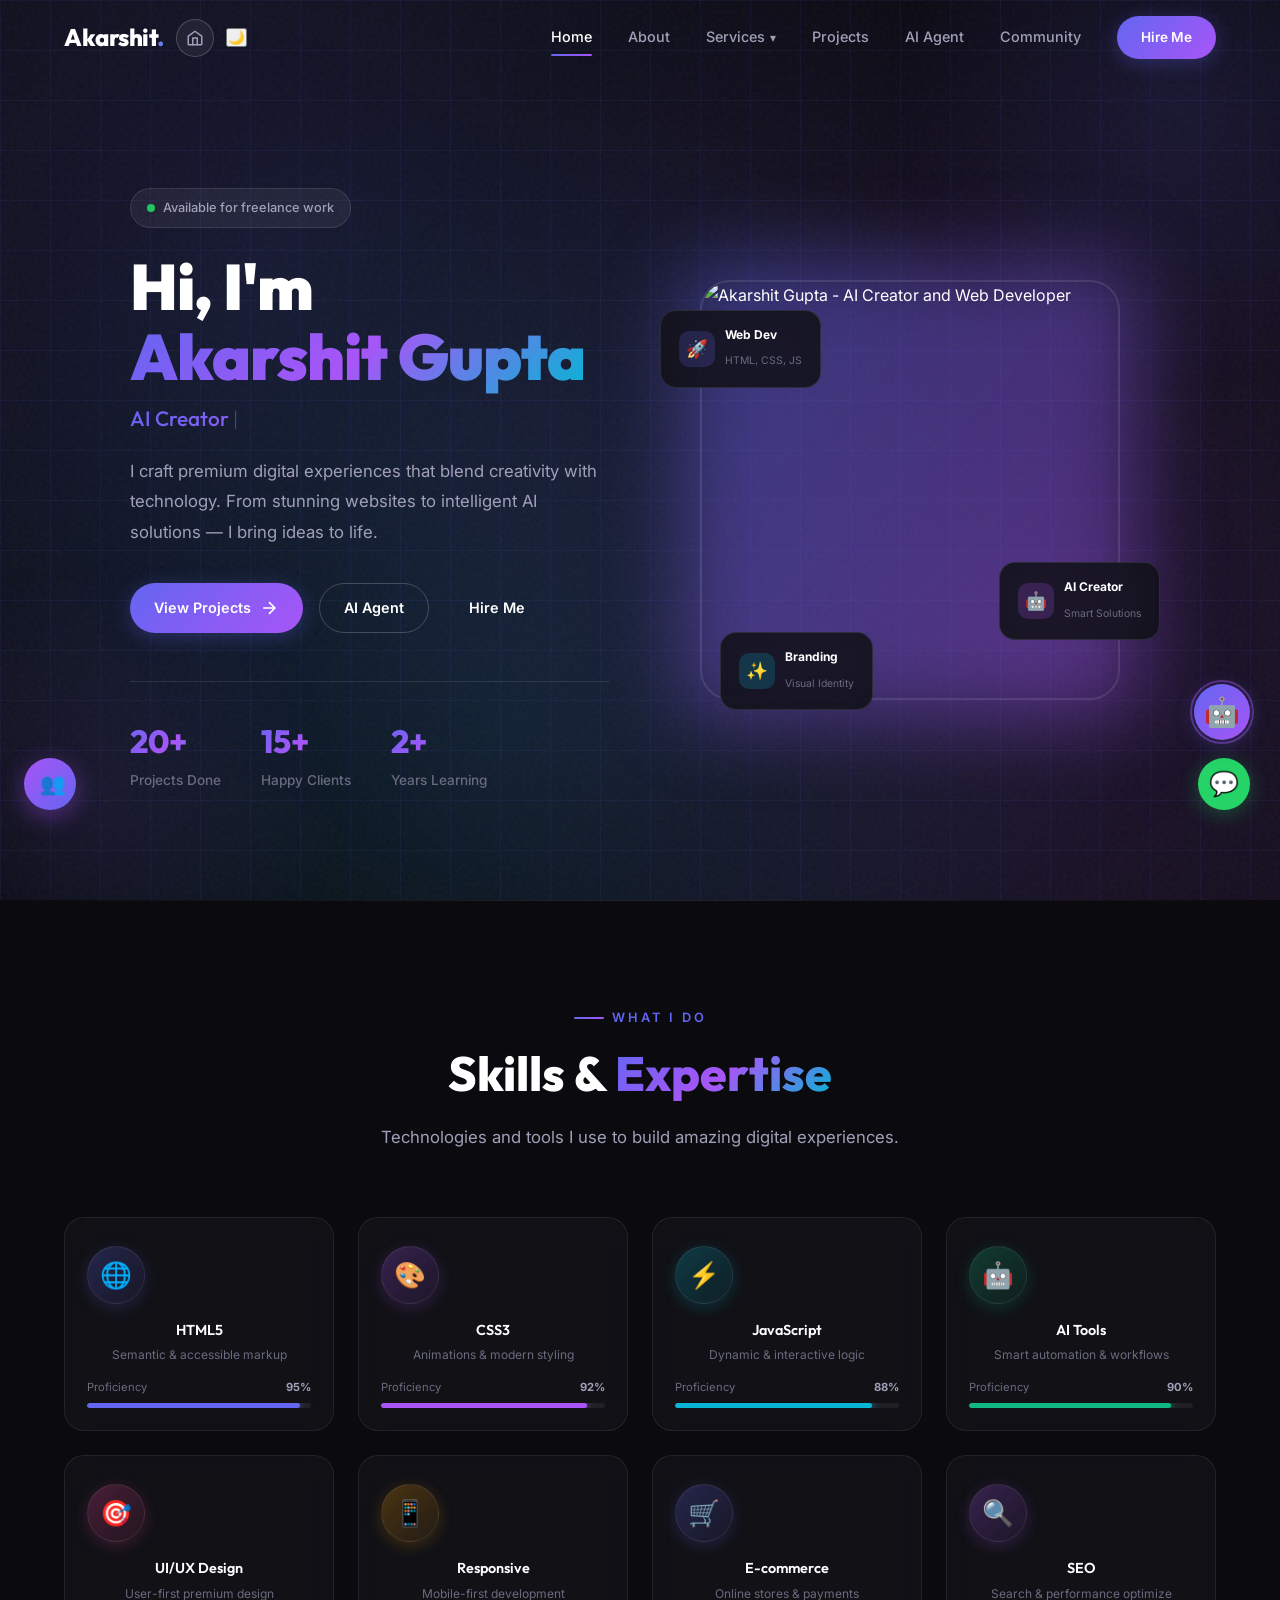
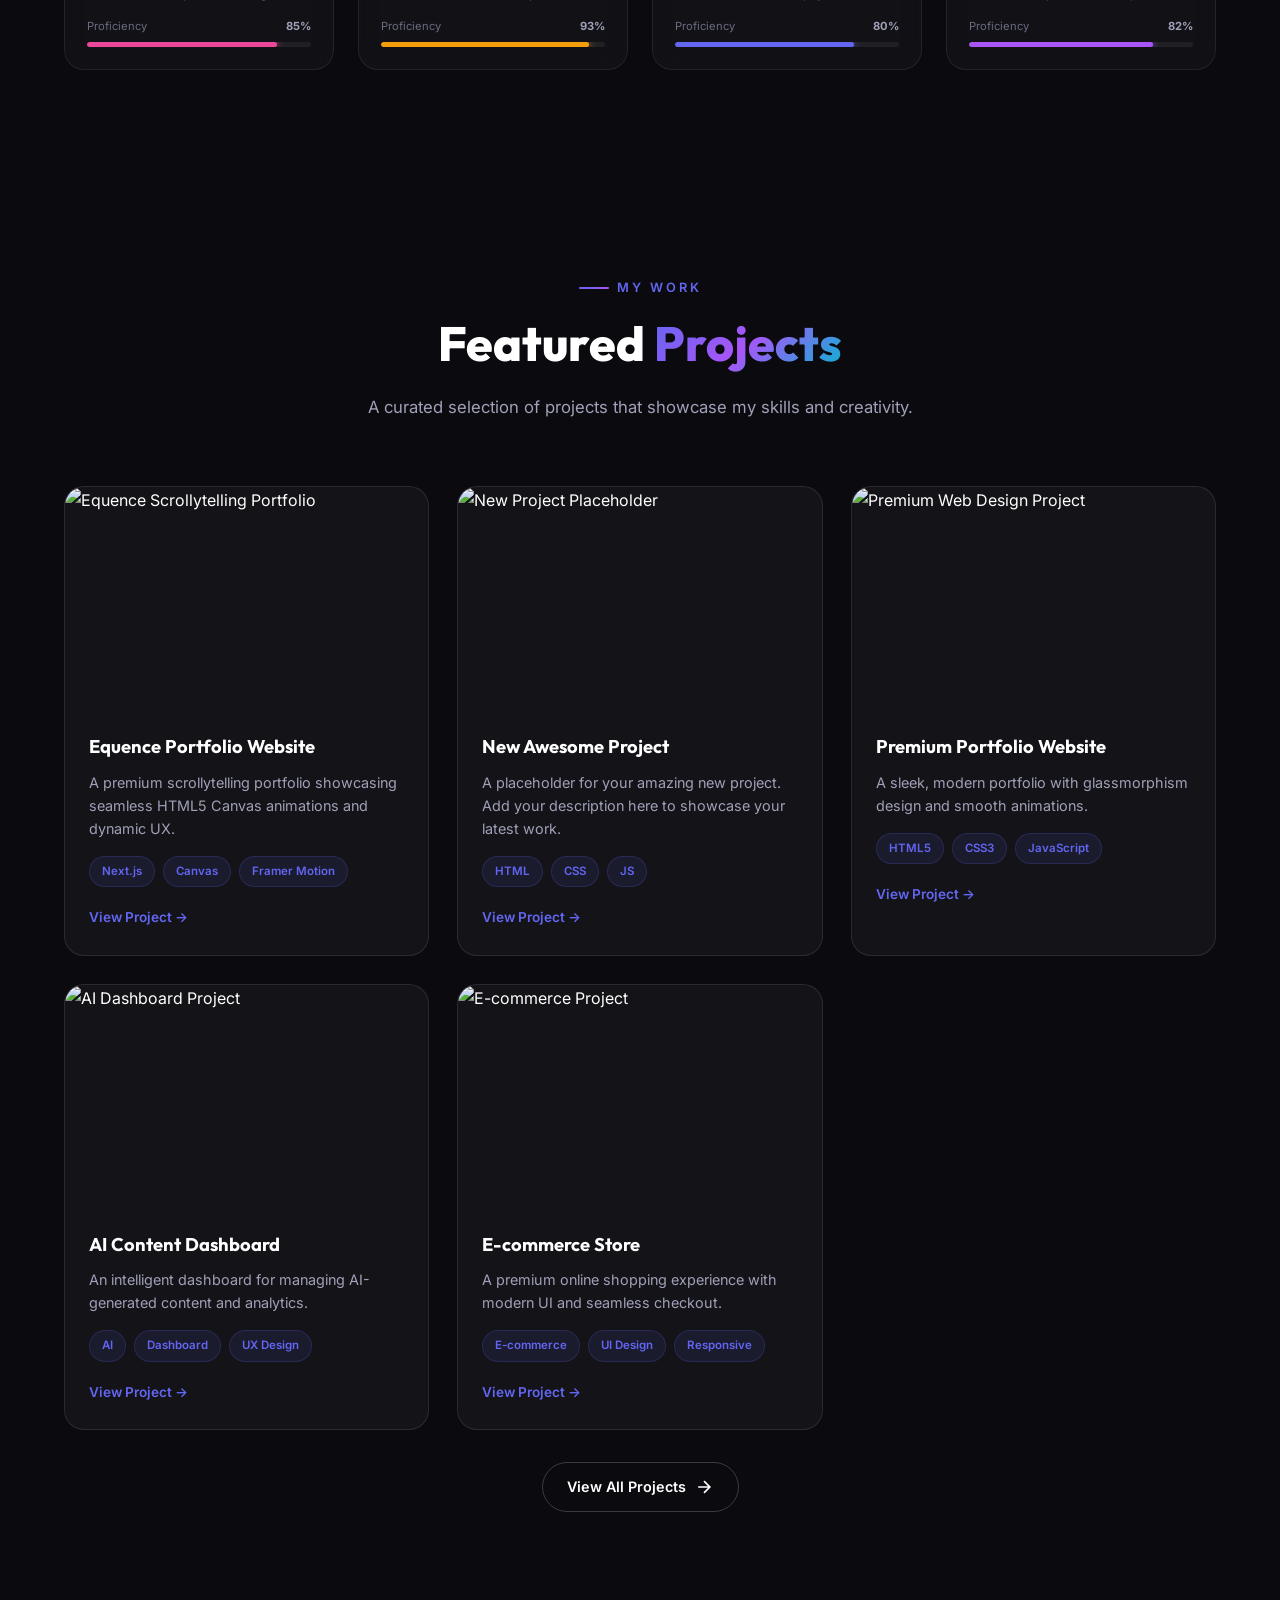
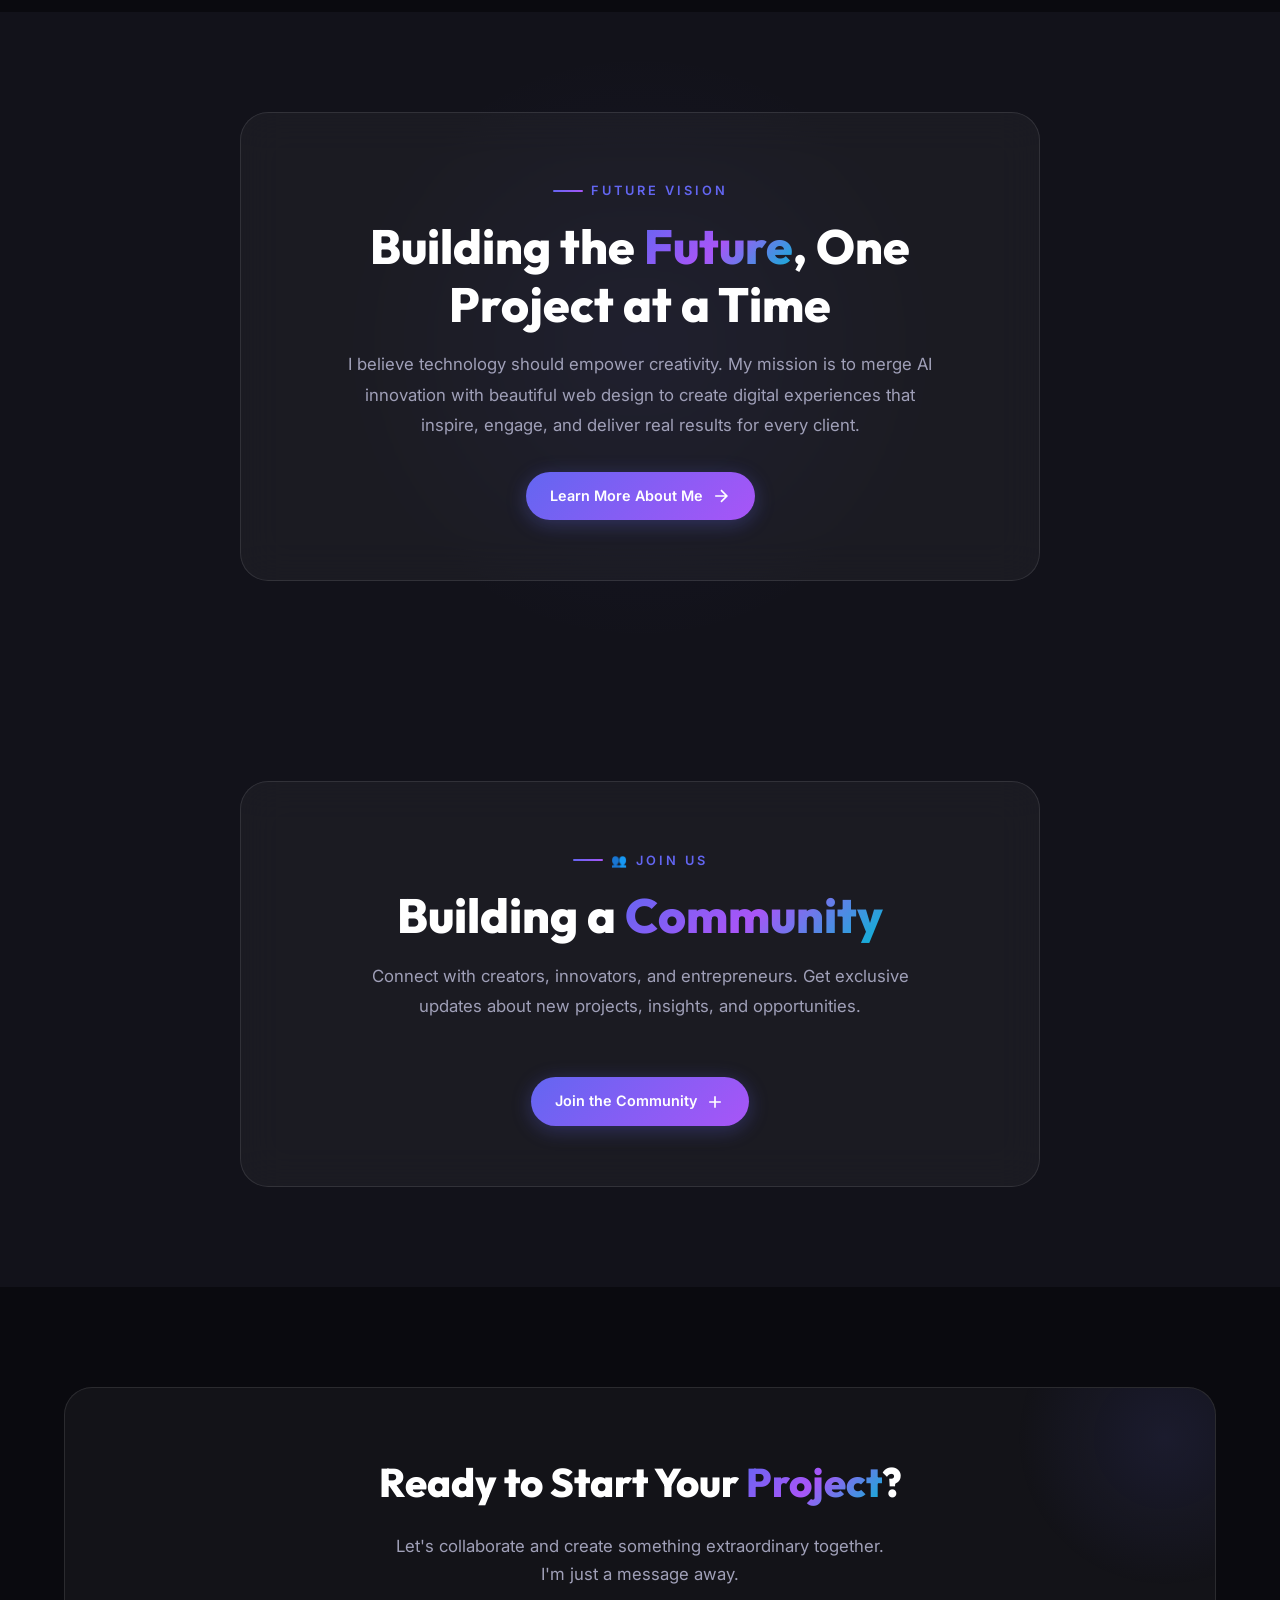
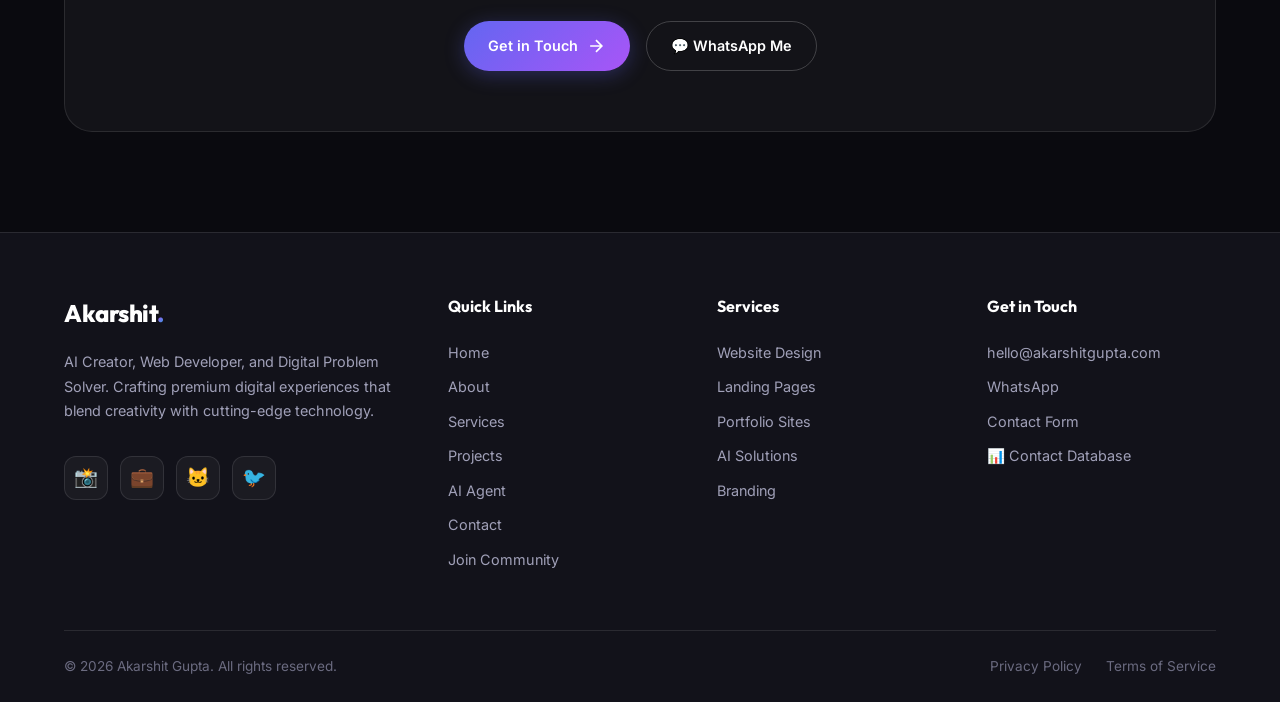
==== index.html @ 26b85690 "Add files via upload" ====
<!DOCTYPE html>
<html lang="en">

<head>
  <meta charset="UTF-8">
  <meta name="viewport" content="width=device-width, initial-scale=1.0">
  <title>Akarshit Gupta — AI Creator | Web Developer | Digital Problem Solver</title>
  <meta name="description"
    content="Akarshit Gupta is an AI Creator, Web Developer, and Digital Problem Solver crafting premium digital experiences. Hire me for web design, AI solutions, and branding.">
  <meta name="keywords" content="Akarshit Gupta, web developer, AI creator, portfolio, digital solutions, freelancer">
  <meta name="author" content="Akarshit Gupta">
  <meta property="og:title" content="Akarshit Gupta — AI Creator | Web Developer">
  <meta property="og:description"
    content="Premium digital experiences crafted with precision. Web development, AI solutions, and creative branding.">
  <meta property="og:type" content="website">
  <meta name="theme-color" content="#6366f1">
  <link rel="stylesheet" href="style.css">
  <link rel="icon" type="image/svg+xml"
    href="data:image/svg+xml,%3Csvg xmlns='http://www.w3.org/2000/svg' viewBox='0 0 32 32'%3E%3Ctext y='28' font-size='28'%3E⚡%3C/text%3E%3C/svg%3E">
  <link rel="preconnect" href="https://fonts.googleapis.com">
  <link rel="preconnect" href="https://fonts.gstatic.com" crossorigin>
</head>

<body>

  <!-- Preloader -->
  <div class="preloader" id="preloader">
    <div class="preloader-spinner"></div>
    <div class="preloader-text">Akarshit Gupta</div>
  </div>

  <!-- Background Effects -->
  <div class="bg-grid"></div>
  <div class="noise-overlay"></div>
  <div class="cursor-glow"></div>

  <!-- Navigation -->
  <nav class="navbar" id="navbar">
    <div class="container">
      <div class="nav-left">
        <a href="index.html" class="nav-logo">Akarshit<span>.</span></a>
        <a href="index.html" class="nav-home-circle" id="nav-home-btn" aria-label="Home" title="Home">
          <svg viewBox="0 0 24 24" fill="none" stroke="currentColor" stroke-width="2" stroke-linecap="round"
            stroke-linejoin="round">
            <path d="M3 9.5L12 3l9 6.5V20a1 1 0 01-1 1H4a1 1 0 01-1-1V9.5z" />
            <path d="M9 21V12h6v9" />
          </svg>
        </a>
        <!-- Dark Mode Toggle -->
        <button class="theme-toggle" id="theme-toggle" aria-label="Toggle dark mode">
          <span class="theme-icon">🌙</span>
        </button>
      </div>
      <div class="nav-links" id="nav-links">
        <a href="index.html" class="active">Home</a>
        <a href="about.html">About</a>
        <div class="nav-dropdown">
          <a href="services.html" class="nav-dropdown-trigger">Services <span class="nav-dropdown-arrow">▾</span></a>
          <div class="nav-dropdown-menu">
            <a href="services.html" class="nav-dropdown-item">
              <span class="nav-dropdown-icon">🌐</span>
              <span class="nav-dropdown-text">
                <strong>Website Design</strong>
                <small>Custom responsive websites</small>
              </span>
            </a>
            <a href="services.html" class="nav-dropdown-item">
              <span class="nav-dropdown-icon">🚀</span>
              <span class="nav-dropdown-text">
                <strong>Landing Pages</strong>
                <small>High-converting pages</small>
              </span>
            </a>
            <a href="services.html" class="nav-dropdown-item">
              <span class="nav-dropdown-icon">💼</span>
              <span class="nav-dropdown-text">
                <strong>Portfolio Website</strong>
                <small>Stand out beautifully</small>
              </span>
            </a>
            <a href="services.html" class="nav-dropdown-item">
              <span class="nav-dropdown-icon">🤖</span>
              <span class="nav-dropdown-text">
                <strong>AI Content Support</strong>
                <small>Smart automation</small>
              </span>
            </a>
            <a href="services.html" class="nav-dropdown-item">
              <span class="nav-dropdown-icon">🎨</span>
              <span class="nav-dropdown-text">
                <strong>Branding Support</strong>
                <small>Logo & visual identity</small>
              </span>
            </a>
            <a href="services.html" class="nav-dropdown-item">
              <span class="nav-dropdown-icon">🛒</span>
              <span class="nav-dropdown-text">
                <strong>E-commerce Setup</strong>
                <small>Launch your online store</small>
              </span>
            </a>
          </div>
        </div>
        <a href="projects.html">Projects</a>
        <a href="ai-agent.html">AI Agent</a>
        <a href="join.html">Community</a>
        <a href="contact.html" class="nav-cta">Hire Me</a>
      </div>
      <button class="nav-toggle" id="nav-toggle" aria-label="Toggle navigation">
        <span></span>
        <span></span>
        <span></span>
      </button>
    </div>
  </nav>

  <!-- Hero Section -->
  <section class="hero" id="hero">
    <div class="container">
      <div class="hero-content">
        <div class="hero-badge">
          <div class="pulse"></div>
          Available for freelance work
        </div>
        <h1 class="hero-title">
          Hi, I'm<br>
          <span class="gradient-text">Akarshit Gupta</span>
        </h1>
        <p class="hero-subtitle">
          <span class="typing-effect"
            data-texts='["AI Creator","Web Developer","Digital Problem Solver","Brand Strategist"]'>AI Creator</span>
          <span style="animation: blink 1s step-end infinite; font-weight:100;">|</span>
        </p>
        <style>
          @keyframes blink {
            50% {
              opacity: 0;
            }
          }
        </style>
        <p class="hero-description">
          I craft premium digital experiences that blend creativity with technology. From stunning websites to
          intelligent AI solutions — I bring ideas to life.
        </p>
        <div class="hero-buttons">
          <a href="projects.html" class="btn btn-primary">
            <span>View Projects</span>
            <svg class="btn-icon" viewBox="0 0 24 24" fill="none" stroke="currentColor" stroke-width="2">
              <path d="M5 12h14M12 5l7 7-7 7" />
            </svg>
          </a>
          <a href="ai-agent.html" class="btn btn-outline">
            <span>AI Agent</span>
          </a>
          <a href="contact.html" class="btn btn-outline" style="border:none;">
            <span>Hire Me</span>
          </a>
        </div>
        <div class="hero-stats">
          <div class="hero-stat">
            <h3><span data-count="20" data-suffix="+">0</span></h3>
            <p>Projects Done</p>
          </div>
          <div class="hero-stat">
            <h3><span data-count="15" data-suffix="+">0</span></h3>
            <p>Happy Clients</p>
          </div>
          <div class="hero-stat">
            <h3><span data-count="2" data-suffix="+">0</span></h3>
            <p>Years Learning</p>
          </div>
        </div>
      </div>
      <div class="hero-image">
        <div class="hero-image-wrapper">
          <div class="hero-image-glow"></div>
          <img src="images/my photo.png" alt="Akarshit Gupta - AI Creator and Web Developer" loading="eager">
          <!-- Floating Cards -->
          <div class="hero-float-card">
            <div class="float-icon blue">🚀</div>
            <div class="float-text">
              <span>Web Dev</span>
              <small>HTML, CSS, JS</small>
            </div>
          </div>
          <div class="hero-float-card">
            <div class="float-icon purple">🤖</div>
            <div class="float-text">
              <span>AI Creator</span>
              <small>Smart Solutions</small>
            </div>
          </div>
          <div class="hero-float-card">
            <div class="float-icon cyan">✨</div>
            <div class="float-text">
              <span>Branding</span>
              <small>Visual Identity</small>
            </div>
          </div>
        </div>
      </div>
    </div>
  </section>

  <!-- Skills & Expertise -->
  <section class="section skills-preview" id="skills">
    <div class="container">
      <div class="section-header reveal">
        <span class="section-label">What I Do</span>
        <h2 class="section-title">Skills &amp; <span class="gradient-text">Expertise</span></h2>
        <p class="section-subtitle">Technologies and tools I use to build amazing digital experiences.</p>
      </div>
      <div class="skills-grid">

        <div class="skill-card reveal">
          <div class="skill-glow skill-glow--blue"></div>
          <div class="skill-icon-wrap skill-icon-wrap--blue">&#x1F310;</div>
          <div class="skill-body">
            <h4 class="skill-name">HTML5</h4>
            <p class="skill-desc">Semantic &amp; accessible markup</p>
          </div>
          <div class="skill-bar-wrap">
            <div class="skill-bar-label"><span>Proficiency</span><span class="skill-pct">95%</span></div>
            <div class="skill-bar-track"><div class="skill-bar-fill" style="--w:95%;--clr:#6366f1;"></div></div>
          </div>
        </div>

        <div class="skill-card reveal">
          <div class="skill-glow skill-glow--purple"></div>
          <div class="skill-icon-wrap skill-icon-wrap--purple">&#x1F3A8;</div>
          <div class="skill-body">
            <h4 class="skill-name">CSS3</h4>
            <p class="skill-desc">Animations &amp; modern styling</p>
          </div>
          <div class="skill-bar-wrap">
            <div class="skill-bar-label"><span>Proficiency</span><span class="skill-pct">92%</span></div>
            <div class="skill-bar-track"><div class="skill-bar-fill" style="--w:92%;--clr:#a855f7;"></div></div>
          </div>
        </div>

        <div class="skill-card reveal">
          <div class="skill-glow skill-glow--cyan"></div>
          <div class="skill-icon-wrap skill-icon-wrap--cyan">&#x26A1;</div>
          <div class="skill-body">
            <h4 class="skill-name">JavaScript</h4>
            <p class="skill-desc">Dynamic &amp; interactive logic</p>
          </div>
          <div class="skill-bar-wrap">
            <div class="skill-bar-label"><span>Proficiency</span><span class="skill-pct">88%</span></div>
            <div class="skill-bar-track"><div class="skill-bar-fill" style="--w:88%;--clr:#06b6d4;"></div></div>
          </div>
        </div>

        <div class="skill-card reveal">
          <div class="skill-glow skill-glow--green"></div>
          <div class="skill-icon-wrap skill-icon-wrap--green">&#x1F916;</div>
          <div class="skill-body">
            <h4 class="skill-name">AI Tools</h4>
            <p class="skill-desc">Smart automation &amp; workflows</p>
          </div>
          <div class="skill-bar-wrap">
            <div class="skill-bar-label"><span>Proficiency</span><span class="skill-pct">90%</span></div>
            <div class="skill-bar-track"><div class="skill-bar-fill" style="--w:90%;--clr:#10b981;"></div></div>
          </div>
        </div>

        <div class="skill-card reveal">
          <div class="skill-glow skill-glow--pink"></div>
          <div class="skill-icon-wrap skill-icon-wrap--pink">&#x1F3AF;</div>
          <div class="skill-body">
            <h4 class="skill-name">UI/UX Design</h4>
            <p class="skill-desc">User-first premium design</p>
          </div>
          <div class="skill-bar-wrap">
            <div class="skill-bar-label"><span>Proficiency</span><span class="skill-pct">85%</span></div>
            <div class="skill-bar-track"><div class="skill-bar-fill" style="--w:85%;--clr:#ec4899;"></div></div>
          </div>
        </div>

        <div class="skill-card reveal">
          <div class="skill-glow skill-glow--orange"></div>
          <div class="skill-icon-wrap skill-icon-wrap--orange">&#x1F4F1;</div>
          <div class="skill-body">
            <h4 class="skill-name">Responsive</h4>
            <p class="skill-desc">Mobile-first development</p>
          </div>
          <div class="skill-bar-wrap">
            <div class="skill-bar-label"><span>Proficiency</span><span class="skill-pct">93%</span></div>
            <div class="skill-bar-track"><div class="skill-bar-fill" style="--w:93%;--clr:#f59e0b;"></div></div>
          </div>
        </div>

        <div class="skill-card reveal">
          <div class="skill-glow skill-glow--blue"></div>
          <div class="skill-icon-wrap skill-icon-wrap--blue">&#x1F6D2;</div>
          <div class="skill-body">
            <h4 class="skill-name">E-commerce</h4>
            <p class="skill-desc">Online stores &amp; payments</p>
          </div>
          <div class="skill-bar-wrap">
            <div class="skill-bar-label"><span>Proficiency</span><span class="skill-pct">80%</span></div>
            <div class="skill-bar-track"><div class="skill-bar-fill" style="--w:80%;--clr:#6366f1;"></div></div>
          </div>
        </div>

        <div class="skill-card reveal">
          <div class="skill-glow skill-glow--purple"></div>
          <div class="skill-icon-wrap skill-icon-wrap--purple">&#x1F50D;</div>
          <div class="skill-body">
            <h4 class="skill-name">SEO</h4>
            <p class="skill-desc">Search &amp; performance optimize</p>
          </div>
          <div class="skill-bar-wrap">
            <div class="skill-bar-label"><span>Proficiency</span><span class="skill-pct">82%</span></div>
            <div class="skill-bar-track"><div class="skill-bar-fill" style="--w:82%;--clr:#a855f7;"></div></div>
          </div>
        </div>

      </div>
    </div>
  </section>

  <!-- Featured Projects -->
  <section class="section featured-projects" id="featured-projects">
    <div class="container">
      <div class="section-header reveal">
        <span class="section-label">My Work</span>
        <h2 class="section-title">Featured <span class="gradient-text">Projects</span></h2>
        <p class="section-subtitle">A curated selection of projects that showcase my skills and creativity.</p>
      </div>
      <div class="projects-grid">
        <div class="project-card reveal">
          <div class="project-card-image">
            <img src="images/equence-thumbnail.png" alt="Equence Scrollytelling Portfolio">
            <div class="project-card-overlay">
              <a href="http://localhost:3000" target="_blank" class="btn btn-primary" style="padding:10px 20px; font-size:0.8rem;">Live Preview</a>
            </div>
          </div>
          <div class="project-card-body">
            <h3>Equence Portfolio Website</h3>
            <p>A premium scrollytelling portfolio showcasing seamless HTML5 Canvas animations and dynamic UX.</p>
            <div class="project-tags">
              <span class="project-tag">Next.js</span>
              <span class="project-tag">Canvas</span>
              <span class="project-tag">Framer Motion</span>
            </div>
            <a href="projects.html" class="project-link">View Project →</a>
          </div>
        </div>
        <div class="project-card reveal">
          <div class="project-card-image">
            <img src="images/project-ai.png" alt="New Project Placeholder">
            <div class="project-card-overlay">
              <a href="#" class="btn btn-primary" style="padding:10px 20px; font-size:0.8rem;">Live Preview</a>
            </div>
          </div>
          <div class="project-card-body">
            <h3>New Awesome Project</h3>
            <p>A placeholder for your amazing new project. Add your description here to showcase your latest work.</p>
            <div class="project-tags">
              <span class="project-tag">HTML</span>
              <span class="project-tag">CSS</span>
              <span class="project-tag">JS</span>
            </div>
            <a href="projects.html" class="project-link">View Project →</a>
          </div>
        </div>
        <div class="project-card reveal">
          <div class="project-card-image">
            <img src="images/project-web.png" alt="Premium Web Design Project">
            <div class="project-card-overlay">
              <a href="projects.html" class="btn btn-primary" style="padding:10px 20px; font-size:0.8rem;">View
                Details</a>
            </div>
          </div>
          <div class="project-card-body">
            <h3>Premium Portfolio Website</h3>
            <p>A sleek, modern portfolio with glassmorphism design and smooth animations.</p>
            <div class="project-tags">
              <span class="project-tag">HTML5</span>
              <span class="project-tag">CSS3</span>
              <span class="project-tag">JavaScript</span>
            </div>
            <a href="projects.html" class="project-link">View Project →</a>
          </div>
        </div>
        <div class="project-card reveal">
          <div class="project-card-image">
            <img src="images/project-landing.png" alt="AI Dashboard Project">
            <div class="project-card-overlay">
              <a href="projects.html" class="btn btn-primary" style="padding:10px 20px; font-size:0.8rem;">View
                Details</a>
            </div>
          </div>
          <div class="project-card-body">
            <h3>AI Content Dashboard</h3>
            <p>An intelligent dashboard for managing AI-generated content and analytics.</p>
            <div class="project-tags">
              <span class="project-tag">AI</span>
              <span class="project-tag">Dashboard</span>
              <span class="project-tag">UX Design</span>
            </div>
            <a href="projects.html" class="project-link">View Project →</a>
          </div>
        </div>
        <div class="project-card reveal">
          <div class="project-card-image">
            <img src="images/project-ecommerce.png" alt="E-commerce Project">
            <div class="project-card-overlay">
              <a href="projects.html" class="btn btn-primary" style="padding:10px 20px; font-size:0.8rem;">View
                Details</a>
            </div>
          </div>
          <div class="project-card-body">
            <h3>E-commerce Store</h3>
            <p>A premium online shopping experience with modern UI and seamless checkout.</p>
            <div class="project-tags">
              <span class="project-tag">E-commerce</span>
              <span class="project-tag">UI Design</span>
              <span class="project-tag">Responsive</span>
            </div>
            <a href="projects.html" class="project-link">View Project →</a>
          </div>
        </div>
      </div>
      <div class="text-center mt-32 reveal">
        <a href="projects.html" class="btn btn-outline">
          <span>View All Projects</span>
          <svg class="btn-icon" viewBox="0 0 24 24" fill="none" stroke="currentColor" stroke-width="2">
            <path d="M5 12h14M12 5l7 7-7 7" />
          </svg>
        </a>
      </div>
    </div>
  </section>

  <!-- Vision Section -->
  <section class="section vision-section" id="vision">
    <div class="container">
      <div class="vision-card reveal">
        <span class="section-label" style="justify-content:center;">Future Vision</span>
        <h2 class="section-title">Building the <span class="gradient-text">Future</span>, One Project at a Time</h2>
        <p>I believe technology should empower creativity. My mission is to merge AI innovation with beautiful web
          design to create digital experiences that inspire, engage, and deliver real results for every client.</p>
        <a href="about.html" class="btn btn-primary">
          <span>Learn More About Me</span>
          <svg class="btn-icon" viewBox="0 0 24 24" fill="none" stroke="currentColor" stroke-width="2">
            <path d="M5 12h14M12 5l7 7-7 7" />
          </svg>
        </a>
      </div>
    </div>
  </section>

  <!-- Community Section -->
  <section class="section" style="background: var(--bg-secondary);">
    <div class="container">
      <div class="vision-card reveal">
        <span class="section-label" style="justify-content:center;">👥 Join Us</span>
        <h2 class="section-title">Building a <span class="gradient-text">Community</span></h2>
        <p>Connect with creators, innovators, and entrepreneurs. Get exclusive updates about new projects, insights, and
          opportunities.</p>
        <a href="join.html" class="btn btn-primary" style="margin-top: 24px;">
          <span>Join the Community</span>
          <svg class="btn-icon" viewBox="0 0 24 24" fill="none" stroke="currentColor" stroke-width="2">
            <path d="M12 5v14M5 12h14" />
          </svg>
        </a>
      </div>
    </div>
  </section>

  <!-- Contact CTA -->
  <section class="section contact-cta" id="contact-cta">
    <div class="container">
      <div class="contact-cta-card reveal">
        <h2>Ready to Start Your <span class="gradient-text">Project</span>?</h2>
        <p>Let's collaborate and create something extraordinary together. I'm just a message away.</p>
        <div class="contact-cta-buttons">
          <a href="contact.html" class="btn btn-primary">
            <span>Get in Touch</span>
            <svg class="btn-icon" viewBox="0 0 24 24" fill="none" stroke="currentColor" stroke-width="2">
              <path d="M5 12h14M12 5l7 7-7 7" />
            </svg>
          </a>
          <a href="https://wa.me/qr/EAIRDGVI3PO5N1" target="_blank" rel="noopener" class="btn btn-outline">
            <span>💬 WhatsApp Me</span>
          </a>
        </div>
      </div>
    </div>
  </section>

  <!-- Footer -->
  <footer class="footer" id="footer">
    <div class="container">
      <div class="footer-grid">
        <div class="footer-about">
          <a href="index.html" class="nav-logo">Akarshit<span>.</span></a>
          <p>AI Creator, Web Developer, and Digital Problem Solver. Crafting premium digital experiences that blend
            creativity with cutting-edge technology.</p>
          <div class="social-links">
            <a href="https://instagram.com" target="_blank" rel="noopener" class="social-link"
              aria-label="Instagram">📸</a>
            <a href="https://linkedin.com" target="_blank" rel="noopener" class="social-link"
              aria-label="LinkedIn">💼</a>
            <a href="https://github.com" target="_blank" rel="noopener" class="social-link" aria-label="GitHub">🐱</a>
            <a href="https://twitter.com" target="_blank" rel="noopener" class="social-link" aria-label="Twitter">🐦</a>
          </div>
        </div>
        <div>
          <h4>Quick Links</h4>
          <div class="footer-links">
            <a href="index.html">Home</a>
            <a href="about.html">About</a>
            <a href="services.html">Services</a>
            <a href="projects.html">Projects</a>
            <a href="ai-agent.html">AI Agent</a>
            <a href="contact.html">Contact</a>
            <a href="join.html">Join Community</a>
          </div>
        </div>
        <div>
          <h4>Services</h4>
          <div class="footer-links">
            <a href="services.html">Website Design</a>
            <a href="services.html">Landing Pages</a>
            <a href="services.html">Portfolio Sites</a>
            <a href="services.html">AI Solutions</a>
            <a href="services.html">Branding</a>
          </div>
        </div>
        <div>
          <h4>Get in Touch</h4>
          <div class="footer-links">
            <a href="mailto:hello@akarshitgupta.com">hello@akarshitgupta.com</a>
            <a href="https://wa.me/qr/EAIRDGVI3PO5N1">WhatsApp</a>
            <a href="contact.html">Contact Form</a>
            <a href="database.php">📊 Contact Database</a>
          </div>
        </div>
      </div>
      <div class="footer-bottom">
        <p>© 2026 Akarshit Gupta. All rights reserved.</p>
        <div class="footer-bottom-links">
          <a href="#">Privacy Policy</a>
          <a href="#">Terms of Service</a>
        </div>
      </div>
    </div>
  </footer>

  <!-- WhatsApp Float -->
  <a href="https://wa.me/qr/EAIRDGVI3PO5N1" target="_blank" rel="noopener" class="whatsapp-float"
    aria-label="Chat on WhatsApp">💬</a>

  <!-- Community Float Button -->
  <a href="join.html" class="community-float" id="community-float-btn" aria-label="Join Community"
    title="Join the Community">
    <span class="community-float-icon">👥</span>
    <span class="community-float-label">Community</span>
  </a>

  <!-- Back to Top -->
  <button class="back-to-top" id="back-to-top" aria-label="Back to top">↑</button>
  <!-- AI Chatbot Widget -->
  <div class="chatbot-widget" id="chatbot-widget">
    <button class="chatbot-toggle" id="chatbot-toggle" aria-label="Toggle AI Chat">
      <span class="chatbot-icon">🤖</span>
    </button>
    <div class="chatbot-window" id="chatbot-window">
      <div class="chatbot-header">
        <div class="chatbot-header-info">
          <span class="chatbot-pulse"></span>
          <h4>Akarshit's AI Assistant</h4>
        </div>
        <button class="chatbot-close" id="chatbot-close">&times;</button>
      </div>
      <div class="chatbot-messages" id="chatbot-messages">
        <div class="chat-message bot-message">
          <p>Hi there! 👋 I'm Akarshit's AI assistant. How can I help you today?</p>
        </div>
      </div>
      <div class="chatbot-input-area">
        <input type="text" id="chatbot-input" placeholder="Type a message...">
        <button id="chatbot-send" aria-label="Send message">
          <svg viewBox="0 0 24 24" fill="none" stroke="currentColor" stroke-width="2">
            <path d="M22 2L11 13M22 2l-7 20-4-9-9-4 20-7z" />
          </svg>
        </button>
      </div>
    </div>
  </div>

  <script src="main.js"></script>
  <script src="3d-effects.js"></script>
  <script>
    /* ── Skill bar progress animation on scroll ── */
    (function() {
      const cards = document.querySelectorAll('.skill-card');
      if (!cards.length) return;
      const obs = new IntersectionObserver(function(entries) {
        entries.forEach(function(entry) {
          if (entry.isIntersecting) {
            entry.target.classList.add('is-visible');
            obs.unobserve(entry.target);
          }
        });
      }, { threshold: 0.2 });
      cards.forEach(function(c) { obs.observe(c); });
    })();
  </script>
</body>
</html>
---- style.css ----
/* ========================================
   YUVRAJ GUPTA — Premium Portfolio
   Design System & Global Styles
   ======================================== */

/* ---------- Google Font ---------- */
@import url('https://fonts.googleapis.com/css2?family=Inter:wght@300;400;500;600;700;800;900&family=Outfit:wght@300;400;500;600;700;800;900&display=swap');

/* ---------- CSS Reset ---------- */
* {
  margin: 0;
  padding: 0;
  box-sizing: border-box;
}

/* ---------- Smooth Scrolling ---------- */
html {
  scroll-behavior: smooth;
}

body {
  scroll-behavior: smooth;
}

/* ---------- CSS Variables ---------- */
:root {
  /* Colors */
  --bg-primary: #0a0a0f;
  --bg-secondary: #12121a;
  --bg-card: rgba(255, 255, 255, 0.04);
  --bg-card-hover: rgba(255, 255, 255, 0.08);
  --bg-glass: rgba(255, 255, 255, 0.06);
  --border-glass: rgba(255, 255, 255, 0.1);
  --border-glass-hover: rgba(255, 255, 255, 0.2);

  --text-primary: #ffffff;
  --text-secondary: #a0a0b8;
  --text-muted: #6b6b80;

  --accent-blue: #6366f1;
  --accent-purple: #a855f7;
  --accent-cyan: #06b6d4;
  --gradient-main: linear-gradient(135deg, #6366f1, #a855f7, #06b6d4);
  --gradient-btn: linear-gradient(135deg, #6366f1, #a855f7);
  --gradient-btn-hover: linear-gradient(135deg, #818cf8, #c084fc);
  --gradient-glow: linear-gradient(135deg, rgba(99, 102, 241, 0.4), rgba(168, 85, 247, 0.4));

  /* Spacing */
  --section-padding: 100px 0;
  --container-max: 1200px;
  --card-radius: 20px;
  --btn-radius: 50px;

  /* Transitions */
  --transition-fast: 0.2s ease;
  --transition-smooth: 0.3s cubic-bezier(0.4, 0, 0.2, 1);
  --transition-slow: 0.5s cubic-bezier(0.4, 0, 0.2, 1);
  --transition-bounce: 0.6s cubic-bezier(0.68, -0.55, 0.265, 1.55);

  /* Shadows */
  --shadow-card: 0 8px 32px rgba(0, 0, 0, 0.3);
  --shadow-glow: 0 0 40px rgba(99, 102, 241, 0.15);
  --shadow-btn: 0 4px 20px rgba(99, 102, 241, 0.3);
}

/* ---------- Reset ---------- */
*,
*::before,
*::after {
  margin: 0;
  padding: 0;
  box-sizing: border-box;
}

html {
  scroll-behavior: smooth;
  scroll-padding-top: 80px;
}

body {
  font-family: 'Inter', -apple-system, BlinkMacSystemFont, sans-serif;
  background-color: var(--bg-primary);
  color: var(--text-primary);
  line-height: 1.7;
  overflow-x: hidden;
  -webkit-font-smoothing: antialiased;
  -moz-osx-font-smoothing: grayscale;
}

a {
  text-decoration: none;
  color: inherit;
  transition: var(--transition-fast);
  position: relative;
}

a::after {
  content: '';
  position: absolute;
  width: 0;
  height: 2px;
  bottom: 0;
  left: 0;
  background-color: var(--accent-blue);
  transition: width 0.3s ease;
}

a:hover::after {
  width: 100%;
}

ul {
  list-style: none;
}

img {
  max-width: 100%;
  display: block;
}

/* ---------- Preloader ---------- */
.preloader {
  position: fixed;
  inset: 0;
  z-index: 10000;
  background: var(--bg-primary);
  display: flex;
  align-items: center;
  justify-content: center;
  flex-direction: column;
  gap: 24px;
  transition: opacity 0.8s cubic-bezier(0.4, 0, 0.2, 1),
    visibility 0.8s cubic-bezier(0.4, 0, 0.2, 1),
    transform 0.8s cubic-bezier(0.4, 0, 0.2, 1);
  opacity: 1;
  visibility: visible;
}

.preloader.loaded {
  opacity: 0;
  visibility: hidden;
  pointer-events: none;
  transform: scale(0.95) translateY(20px);
}

.preloader-spinner {
  position: relative;
  width: 60px;
  height: 60px;
  margin-bottom: 16px;
}

.preloader-spinner::before {
  content: '';
  position: absolute;
  inset: 0;
  border-radius: 50%;
  border: 3px solid rgba(255, 255, 255, 0.05);
  animation: spin-blur 2.4s linear infinite;
}

.preloader-spinner::after {
  content: '';
  position: absolute;
  inset: 6px;
  border-radius: 50%;
  border: 3px solid transparent;
  border-top-color: var(--accent-blue);
  border-right-color: var(--accent-purple);
  animation: spin 0.8s linear infinite;
}

.preloader-spinner {
  position: relative;
  width: 60px;
  height: 60px;
  margin-bottom: 16px;
}

.preloader-spinner::before {
  content: '';
  position: absolute;
  inset: 0;
  border-radius: 50%;
  border: 3px solid rgba(255, 255, 255, 0.05);
  animation: spin-blur 2.4s linear infinite;
}

.preloader-spinner::after {
  content: '';
  position: absolute;
  inset: 6px;
  border-radius: 50%;
  border: 3px solid transparent;
  border-top-color: var(--accent-blue);
  border-right-color: var(--accent-purple);
  animation: spin 0.8s linear infinite;
}

.preloader-text {
  font-family: 'Outfit', sans-serif;
  font-weight: 700;
  font-size: 1.1rem;
  background: var(--gradient-main);
  -webkit-background-clip: text;
  -webkit-text-fill-color: transparent;
  background-clip: text;
  letter-spacing: 3px;
  text-transform: uppercase;
  animation: fade-in-text 0.8s ease-out 0.2s both;
}

@keyframes spin {
  from {
    transform: rotate(0deg);
  }

  to {
    transform: rotate(360deg);
  }
}

@keyframes spin-blur {
  from {
    transform: rotate(0deg);
    opacity: 0.3;
    filter: blur(1px);
  }

  to {
    transform: rotate(360deg);
    opacity: 0.1;
    filter: blur(1px);
  }
}

@keyframes fade-in-text {
  from {
    opacity: 0;
    transform: translateY(10px);
  }

  to {
    opacity: 1;
    transform: translateY(0);
  }
}

@keyframes fadeInUp {
  from {
    opacity: 0;
    transform: translateY(30px);
  }

  to {
    opacity: 1;
    transform: translateY(0);
  }
}

@keyframes charPopIn {
  0% {
    opacity: 0;
    transform: scale(0.5) rotateY(90deg);
    filter: blur(10px);
  }

  60% {
    opacity: 1;
    transform: scale(1.1) rotateY(0deg);
    filter: blur(0px);
  }

  100% {
    opacity: 1;
    transform: scale(1) rotateY(0deg);
    filter: blur(0px);
  }
}

@keyframes charPopInSimple {
  0% {
    opacity: 0;
    transform: scale(0.3) translateY(20px);
  }

  100% {
    opacity: 1;
    transform: scale(1) translateY(0);
  }
}

@keyframes charGlow {

  0%,
  100% {
    text-shadow: 0 0 10px rgba(99, 102, 241, 0.3),
      0 0 20px rgba(168, 85, 247, 0.2);
  }

  50% {
    text-shadow: 0 0 20px rgba(99, 102, 241, 0.8),
      0 0 40px rgba(168, 85, 247, 0.5),
      0 0 60px rgba(6, 182, 212, 0.3);
  }
}

@keyframes charShimmer {
  0% {
    filter: brightness(1);
  }

  50% {
    filter: brightness(1.3) drop-shadow(0 0 10px rgba(99, 102, 241, 0.6));
  }

  100% {
    filter: brightness(1);
  }
}

@keyframes nameHover {

  0%,
  100% {
    letter-spacing: -1px;
  }

  50% {
    letter-spacing: 2px;
  }
}

/* ---------- Startup Popup ---------- */
.startup-popup {
  position: fixed;
  inset: 0;
  z-index: 9999;
  display: flex;
  align-items: center;
  justify-content: center;
  opacity: 0;
  visibility: hidden;
  transition: opacity 0.4s cubic-bezier(0.34, 1.56, 0.64, 1),
    visibility 0.4s cubic-bezier(0.34, 1.56, 0.64, 1);
}

.startup-popup.show {
  opacity: 1;
  visibility: visible;
}

.popup-overlay {
  position: absolute;
  inset: 0;
  background: rgba(0, 0, 0, 0.6);
  backdrop-filter: blur(8px);
  -webkit-backdrop-filter: blur(8px);
  animation: overlayFadeIn 0.5s ease-out forwards;
}

.popup-content {
  position: relative;
  background: linear-gradient(135deg, rgba(18, 18, 26, 0.95) 0%, rgba(18, 18, 26, 0.9) 100%);
  border: 1px solid rgba(255, 255, 255, 0.1);
  border-radius: 24px;
  padding: 48px;
  max-width: 500px;
  width: 90%;
  box-shadow: 0 25px 50px rgba(0, 0, 0, 0.5);
  animation: popupSlideIn 0.6s cubic-bezier(0.34, 1.56, 0.64, 1) forwards;
  backdrop-filter: blur(20px);
  -webkit-backdrop-filter: blur(20px);
}

.popup-close {
  position: absolute;
  top: 20px;
  right: 20px;
  width: 32px;
  height: 32px;
  display: flex;
  align-items: center;
  justify-content: center;
  background: rgba(255, 255, 255, 0.1);
  border: 1px solid rgba(255, 255, 255, 0.2);
  border-radius: 50%;
  cursor: pointer;
  transition: var(--transition-fast);
  color: var(--text-primary);
}

.popup-close:hover {
  background: rgba(255, 255, 255, 0.2);
  border-color: rgba(255, 255, 255, 0.3);
  transform: rotate(90deg);
}

.popup-close svg {
  width: 18px;
  height: 18px;
  stroke-width: 2.5;
}

.popup-header {
  margin-bottom: 28px;
  animation: fadeInUp 0.6s cubic-bezier(0.4, 0, 0.2, 1) 0.1s both;
}

.popup-badge {
  display: inline-flex;
  align-items: center;
  gap: 8px;
  font-size: 0.8rem;
  font-weight: 600;
  text-transform: uppercase;
  letter-spacing: 2px;
  color: var(--accent-cyan);
  margin-bottom: 16px;
}

.popup-title {
  font-family: 'Outfit', sans-serif;
  font-size: 2rem;
  font-weight: 800;
  background: var(--gradient-main);
  -webkit-background-clip: text;
  -webkit-text-fill-color: transparent;
  background-clip: text;
  line-height: 1.3;
}

.popup-body {
  margin-bottom: 32px;
  animation: fadeInUp 0.6s cubic-bezier(0.4, 0, 0.2, 1) 0.15s both;
}

.popup-subtitle {
  font-size: 1rem;
  color: var(--text-secondary);
  line-height: 1.8;
  margin-bottom: 24px;
}

.popup-features {
  display: flex;
  flex-direction: column;
  gap: 16px;
}

.feature-item {
  display: flex;
  gap: 16px;
  padding: 16px;
  background: rgba(255, 255, 255, 0.04);
  border: 1px solid rgba(255, 255, 255, 0.08);
  border-radius: 16px;
  transition: var(--transition-smooth);
  animation: featureSlideIn 0.5s cubic-bezier(0.4, 0, 0.2, 1) both;
}

.feature-item:nth-child(1) {
  animation-delay: 0.2s;
}

.feature-item:nth-child(2) {
  animation-delay: 0.25s;
}

.feature-item:nth-child(3) {
  animation-delay: 0.3s;
}

.feature-item:hover {
  background: rgba(255, 255, 255, 0.08);
  border-color: rgba(99, 102, 241, 0.3);
  transform: translateX(8px);
}

.feature-icon {
  font-size: 2rem;
  min-width: 50px;
  display: flex;
  align-items: center;
  animation: iconBounce 0.6s cubic-bezier(0.34, 1.56, 0.64, 1) infinite;
}

.feature-item:nth-child(1) .feature-icon {
  animation-delay: 0s;
}

.feature-item:nth-child(2) .feature-icon {
  animation-delay: 0.1s;
}

.feature-item:nth-child(3) .feature-icon {
  animation-delay: 0.2s;
}

.feature-text h4 {
  font-family: 'Outfit', sans-serif;
  font-size: 1rem;
  font-weight: 600;
  margin-bottom: 4px;
}

.feature-text p {
  font-size: 0.85rem;
  color: var(--text-muted);
}

.popup-footer {
  display: flex;
  gap: 12px;
  animation: fadeInUp 0.6s cubic-bezier(0.4, 0, 0.2, 1) 0.2s both;
}

.popup-btn {
  flex: 1;
  padding: 12px 24px;
  border: none;
  border-radius: 50px;
  font-size: 0.95rem;
  font-weight: 600;
  cursor: pointer;
  transition: var(--transition-smooth);
  display: flex;
  align-items: center;
  justify-content: center;
  gap: 8px;
  font-family: 'Inter', sans-serif;
}

.popup-btn-primary {
  background: var(--gradient-btn);
  color: white;
  box-shadow: 0 8px 24px rgba(99, 102, 241, 0.3);
}

.popup-btn-primary:hover {
  transform: translateY(-2px);
  box-shadow: 0 12px 32px rgba(99, 102, 241, 0.4);
}

.popup-btn-primary:active {
  transform: translateY(0);
}

.popup-btn-secondary {
  background: rgba(255, 255, 255, 0.08);
  color: var(--text-secondary);
  border: 1px solid rgba(255, 255, 255, 0.1);
}

.popup-btn-secondary:hover {
  background: rgba(255, 255, 255, 0.12);
  border-color: rgba(255, 255, 255, 0.2);
  color: var(--text-primary);
}

.popup-btn-secondary:active {
  transform: scale(0.98);
}

.btn-icon {
  width: 18px;
  height: 18px;
}

@keyframes overlayFadeIn {
  from {
    opacity: 0;
  }

  to {
    opacity: 1;
  }
}

@keyframes popupSlideIn {
  from {
    opacity: 0;
    transform: scale(0.9) translateY(-30px);
  }

  to {
    opacity: 1;
    transform: scale(1) translateY(0);
  }
}

@keyframes featureSlideIn {
  from {
    opacity: 0;
    transform: translateX(-20px);
  }

  to {
    opacity: 1;
    transform: translateX(0);
  }
}

@keyframes iconBounce {

  0%,
  100% {
    transform: translateY(0);
  }

  50% {
    transform: translateY(-6px);
  }
}

/* ---------- Container ---------- */
.container {
  max-width: var(--container-max);
  margin: 0 auto;
  padding: 0 24px;
  position: relative;
  z-index: 2;
}

/* ---------- Section ---------- */
.section {
  padding: var(--section-padding);
  position: relative;
  z-index: 2;
}

.section-label {
  display: inline-flex;
  align-items: center;
  gap: 8px;
  font-size: 0.8rem;
  font-weight: 600;
  text-transform: uppercase;
  letter-spacing: 3px;
  color: var(--accent-blue);
  margin-bottom: 16px;
}

.section-label::before {
  content: '';
  width: 30px;
  height: 2px;
  background: var(--gradient-btn);
  border-radius: 2px;
}

.section-title {
  font-family: 'Outfit', sans-serif;
  font-size: clamp(2rem, 4vw, 3rem);
  font-weight: 800;
  line-height: 1.2;
  margin-bottom: 20px;
}

.section-title .gradient-text {
  background: var(--gradient-main);
  -webkit-background-clip: text;
  -webkit-text-fill-color: transparent;
  background-clip: text;
}

.section-subtitle {
  font-size: 1.05rem;
  color: var(--text-secondary);
  max-width: 600px;
  line-height: 1.8;
}

.section-header {
  text-align: center;
  margin-bottom: 64px;
}

.section-header .section-subtitle {
  margin: 0 auto;
}

/* ---------- Navigation ---------- */
.navbar {
  position: fixed;
  top: 0;
  left: 0;
  right: 0;
  z-index: 1000;
  padding: 16px 0;
  transition: var(--transition-smooth);
  background: transparent;
}

.navbar.scrolled {
  background: rgba(10, 10, 15, 0.85);
  backdrop-filter: blur(20px);
  -webkit-backdrop-filter: blur(20px);
  border-bottom: 1px solid var(--border-glass);
  padding: 10px 0;
}

.navbar .container {
  display: flex;
  align-items: center;
  justify-content: space-between;
}

.nav-logo {
  font-family: 'Outfit', sans-serif;
  font-weight: 800;
  font-size: 1.5rem;
  letter-spacing: -0.5px;
}

.nav-logo span {
  background: var(--gradient-main);
  -webkit-background-clip: text;
  -webkit-text-fill-color: transparent;
  background-clip: text;
}

.nav-links {
  display: flex;
  align-items: center;
  gap: 36px;
}

.nav-links a {
  font-size: 0.9rem;
  font-weight: 500;
  color: var(--text-secondary);
  position: relative;
  padding: 4px 0;
}

.nav-links a::after {
  content: '';
  position: absolute;
  bottom: -2px;
  left: 0;
  width: 0%;
  height: 2px;
  background: var(--gradient-btn);
  border-radius: 2px;
  transition: var(--transition-smooth);
}

.nav-links a:hover,
.nav-links a.active {
  color: var(--text-primary);
}

.nav-links a:hover::after,
.nav-links a.active::after {
  width: 100%;
}

/* ---- Nav Group Hover: all links light up when any is hovered ---- */
.nav-links:hover a {
  color: var(--text-primary);
  opacity: 1;
  transition: color var(--transition-smooth), opacity var(--transition-smooth), transform var(--transition-smooth);
}

.nav-links:hover a:not(:hover) {
  color: rgba(255, 255, 255, 0.65);
  opacity: 0.8;
}

.nav-links:hover a:not(:hover)::after {
  width: 0%;
}

.nav-links:hover a:hover {
  color: var(--text-primary);
  opacity: 1;
  transform: translateY(-2px);
  text-shadow: 0 0 18px rgba(99, 102, 241, 0.6), 0 0 32px rgba(168, 85, 247, 0.3);
}

.nav-links:hover a:hover::after {
  width: 100%;
}

.nav-cta {
  padding: 10px 24px !important;
  background: var(--gradient-btn) !important;
  border-radius: var(--btn-radius) !important;
  color: white !important;
  font-weight: 600 !important;
  font-size: 0.85rem !important;
  box-shadow: var(--shadow-btn);
  transition: var(--transition-smooth) !important;
}

.nav-cta::after {
  display: none !important;
}

.nav-cta:hover {
  transform: translateY(-2px);
  box-shadow: 0 8px 30px rgba(99, 102, 241, 0.4) !important;
}

/* ============================================
   NAV DROPDOWN — Services Hover Menu
   ============================================ */
.nav-dropdown {
  position: relative;
  display: inline-flex;
  align-items: center;
}

.nav-dropdown-trigger {
  display: inline-flex;
  align-items: center;
  gap: 5px;
  font-size: 0.9rem;
  font-weight: 500;
  color: var(--text-secondary);
  position: relative;
  padding: 4px 0;
  cursor: pointer;
  transition: var(--transition-fast);
}

.nav-dropdown-trigger::after {
  content: '';
  position: absolute;
  bottom: -2px;
  left: 0;
  width: 0%;
  height: 2px;
  background: var(--gradient-btn);
  border-radius: 2px;
  transition: var(--transition-smooth);
}

.nav-dropdown:hover .nav-dropdown-trigger,
.nav-dropdown-trigger:hover {
  color: var(--text-primary);
}

.nav-dropdown:hover .nav-dropdown-trigger::after {
  width: 100%;
}

.nav-dropdown-arrow {
  display: inline-block;
  font-size: 0.75rem;
  transition: transform 0.3s ease;
  line-height: 1;
}

.nav-dropdown:hover .nav-dropdown-arrow {
  transform: rotate(180deg);
}

/* Dropdown Menu Panel */
.nav-dropdown-menu {
  position: absolute;
  top: calc(100% + 18px);
  left: 50%;
  transform: translateX(-50%) translateY(-10px);
  width: 300px;
  background: rgba(12, 12, 20, 0.95);
  backdrop-filter: blur(24px);
  -webkit-backdrop-filter: blur(24px);
  border: 1px solid rgba(255, 255, 255, 0.1);
  border-radius: 20px;
  padding: 10px;
  box-shadow: 0 20px 60px rgba(0, 0, 0, 0.5),
              0 0 0 1px rgba(255,255,255,0.05),
              inset 0 1px 0 rgba(255,255,255,0.08);
  opacity: 0;
  visibility: hidden;
  pointer-events: none;
  transition: opacity 0.3s ease, transform 0.3s cubic-bezier(0.34, 1.56, 0.64, 1), visibility 0.3s ease;
  z-index: 2000;
}

/* Arrow tip pointing up */
.nav-dropdown-menu::before {
  content: '';
  position: absolute;
  top: -7px;
  left: 50%;
  transform: translateX(-50%);
  width: 14px;
  height: 14px;
  background: rgba(12, 12, 20, 0.95);
  border-left: 1px solid rgba(255,255,255,0.1);
  border-top: 1px solid rgba(255,255,255,0.1);
  transform: translateX(-50%) rotate(45deg);
  border-radius: 2px;
}

.nav-dropdown:hover .nav-dropdown-menu {
  opacity: 1;
  visibility: visible;
  pointer-events: all;
  transform: translateX(-50%) translateY(0);
}

/* Each dropdown item */
.nav-dropdown-item {
  display: flex;
  align-items: center;
  gap: 14px;
  padding: 11px 14px;
  border-radius: 14px;
  color: var(--text-secondary);
  transition: background 0.25s ease, color 0.25s ease, transform 0.25s ease;
  text-decoration: none;
  opacity: 0;
  transform: translateY(6px);
}

.nav-dropdown:hover .nav-dropdown-item {
  opacity: 1;
  transform: translateY(0);
}

/* Staggered animation for each item */
.nav-dropdown:hover .nav-dropdown-item:nth-child(1) { transition-delay: 0.04s; }
.nav-dropdown:hover .nav-dropdown-item:nth-child(2) { transition-delay: 0.08s; }
.nav-dropdown:hover .nav-dropdown-item:nth-child(3) { transition-delay: 0.12s; }
.nav-dropdown:hover .nav-dropdown-item:nth-child(4) { transition-delay: 0.16s; }
.nav-dropdown:hover .nav-dropdown-item:nth-child(5) { transition-delay: 0.20s; }
.nav-dropdown:hover .nav-dropdown-item:nth-child(6) { transition-delay: 0.24s; }

.nav-dropdown-item:hover {
  background: rgba(99, 102, 241, 0.12);
  color: var(--text-primary);
  transform: translateX(5px) !important;
}

.nav-dropdown-icon {
  font-size: 1.4rem;
  min-width: 36px;
  height: 36px;
  display: flex;
  align-items: center;
  justify-content: center;
  background: rgba(255,255,255,0.05);
  border-radius: 10px;
  transition: background 0.25s ease, transform 0.25s ease;
  flex-shrink: 0;
}

.nav-dropdown-item:hover .nav-dropdown-icon {
  background: rgba(99, 102, 241, 0.18);
  transform: scale(1.1) rotate(-5deg);
}

.nav-dropdown-text {
  display: flex;
  flex-direction: column;
  gap: 2px;
}

.nav-dropdown-text strong {
  font-size: 0.88rem;
  font-weight: 600;
  color: var(--text-primary);
  line-height: 1.3;
}

.nav-dropdown-text small {
  font-size: 0.75rem;
  color: var(--text-muted);
  line-height: 1.3;
}

/* ---------- Nav Left Group ---------- */
.nav-left {
  display: flex;
  align-items: center;
  gap: 12px;
}

/* ---------- Nav Home Circle Button ---------- */
.nav-home-circle {
  display: inline-flex;
  align-items: center;
  justify-content: center;
  width: 38px;
  height: 38px;
  border-radius: 50%;
  background: var(--bg-glass);
  border: 1.5px solid var(--border-glass-hover);
  color: var(--text-secondary);
  transition: var(--transition-smooth);
  backdrop-filter: blur(10px);
  -webkit-backdrop-filter: blur(10px);
  flex-shrink: 0;
}

.nav-home-circle svg {
  width: 18px;
  height: 18px;
  transition: var(--transition-fast);
}

.nav-home-circle:hover {
  background: var(--gradient-btn);
  border-color: transparent;
  color: #fff;
  transform: translateY(-2px) scale(1.08);
  box-shadow: 0 6px 20px rgba(99, 102, 241, 0.45);
}

/* ---------- Floating Community Button ---------- */
.community-float {
  position: fixed;
  bottom: 90px;
  left: 24px;
  z-index: 999;
  display: inline-flex;
  align-items: center;
  gap: 10px;
  padding: 0 20px 0 16px;
  height: 52px;
  border-radius: 26px;
  background: linear-gradient(135deg, #a855f7, #6366f1);
  color: #fff;
  font-family: 'Inter', sans-serif;
  font-weight: 600;
  font-size: 0.88rem;
  text-decoration: none;
  box-shadow: 0 6px 24px rgba(168, 85, 247, 0.45), 0 2px 8px rgba(0,0,0,0.3);
  transition: all 0.4s cubic-bezier(0.34, 1.56, 0.64, 1);
  overflow: hidden;
  max-width: 52px;
  cursor: pointer;
}

.community-float:hover {
  max-width: 200px;
  box-shadow: 0 10px 36px rgba(168, 85, 247, 0.6), 0 4px 12px rgba(0,0,0,0.3);
  transform: translateY(-3px);
}

.community-float-icon {
  font-size: 1.3rem;
  flex-shrink: 0;
  display: flex;
  align-items: center;
  animation: community-pulse 2.5s ease-in-out infinite;
}

.community-float-label {
  white-space: nowrap;
  opacity: 0;
  transform: translateX(-8px);
  transition: opacity 0.3s ease 0.05s, transform 0.3s ease 0.05s;
  letter-spacing: 0.3px;
}

.community-float:hover .community-float-label {
  opacity: 1;
  transform: translateX(0);
}

@keyframes community-pulse {
  0%, 100% { transform: scale(1); }
  50% { transform: scale(1.15); }
}

/* Mobile Toggle */
.nav-toggle {
  display: none;
  flex-direction: column;
  gap: 5px;
  cursor: pointer;
  background: none;
  border: none;
  padding: 4px;
  z-index: 1001;
}

.nav-toggle span {
  display: block;
  width: 24px;
  height: 2px;
  background: var(--text-primary);
  border-radius: 2px;
  transition: var(--transition-fast);
}

.nav-toggle.active span:nth-child(1) {
  transform: rotate(45deg) translate(5px, 5px);
}

.nav-toggle.active span:nth-child(2) {
  opacity: 0;
}

.nav-toggle.active span:nth-child(3) {
  transform: rotate(-45deg) translate(5px, -5px);
}

/* ========== 3D EFFECTS & TRANSFORMS ========== */

/* 3D Flip Card Container */
.flip-card-3d {
  perspective: 1000px;
  height: 100%;
  position: relative;
}

.flip-card-3d-inner {
  position: relative;
  width: 100%;
  height: 100%;
  transition: transform 0.6s cubic-bezier(0.68, -0.55, 0.265, 1.55);
  transform-style: preserve-3d;
}

.flip-card-3d:hover .flip-card-3d-inner {
  transform: rotateY(180deg);
}

.flip-card-3d-front, .flip-card-3d-back {
  position: absolute;
  width: 100%;
  height: 100%;
  backface-visibility: hidden;
  display: flex;
  flex-direction: column;
  align-items: center;
  justify-content: center;
}

.flip-card-3d-back {
  transform: rotateY(180deg);
  background: linear-gradient(135deg, rgba(99, 102, 241, 0.15), rgba(168, 85, 247, 0.1));
  padding: 20px;
  text-align: center;
}

/* 3D Tilt Effect for Cards */
.tilt-card-3d {
  perspective: 1200px;
  transform-style: preserve-3d;
  transition: transform 0.6s cubic-bezier(0.23, 1, 0.320, 1);
}

.tilt-card-3d:hover {
  transform: rotateX(calc(var(--tilt-y) * 10deg)) rotateY(calc(var(--tilt-x) * 10deg)) translateZ(20px);
}

/* 3D Parallax Depth */
.parallax-3d {
  transform: translateZ(0);
  will-change: transform;
}

.parallax-3d.depth-1 {
  transform: translateZ(50px);
}

.parallax-3d.depth-2 {
  transform: translateZ(100px);
}

.parallax-3d.depth-3 {
  transform: translateZ(150px);
}

/* 3D Text Rotation */
.text-3d-rotate {
  display: inline-block;
  transform-style: preserve-3d;
  animation: text3dRotate 8s ease-in-out infinite;
}

@keyframes text3dRotate {
  0%, 100% { transform: rotateX(0deg) rotateY(0deg) rotateZ(0deg); }
  25% { transform: rotateX(5deg) rotateY(10deg) rotateZ(-2deg); }
  50% { transform: rotateX(0deg) rotateY(20deg) rotateZ(0deg); }
  75% { transform: rotateX(-5deg) rotateY(10deg) rotateZ(2deg); }
}

/* 3D Hero Image */
.hero-image-3d {
  perspective: 1200px;
  transform-style: preserve-3d;
}

.hero-image-3d:hover img {
  transform: rotateY(8deg) rotateX(-5deg) translateZ(30px) !important;
}

/* 3D Rotating Background */
@keyframes rotate3d {
  0% { transform: rotateX(0deg) rotateY(0deg) rotateZ(0deg); }
  50% { transform: rotateX(10deg) rotateY(20deg) rotateZ(5deg); }
  100% { transform: rotateX(0deg) rotateY(0deg) rotateZ(0deg); }
}

.rotate-3d {
  animation: rotate3d 10s ease-in-out infinite;
  transform-style: preserve-3d;
}

/* ---------- Buttons ---------- */
.btn {
  display: inline-flex;
  align-items: center;
  justify-content: center;
  gap: 8px;
  padding: 12px 24px;
  border-radius: var(--btn-radius);
  font-weight: 600;
  font-family: 'Inter', sans-serif;
  font-size: 0.9rem;
  text-decoration: none;
  cursor: pointer;
  transition: var(--transition-smooth);
  border: none;
  position: relative;
  overflow: hidden;
  transform: translateZ(0);
}

.btn::before {
  content: '';
  position: absolute;
  top: 0;
  left: -100%;
  width: 100%;
  height: 100%;
  background: linear-gradient(90deg, transparent, rgba(255, 255, 255, 0.2));
  transition: left 0.5s ease;
}

.btn:hover::before {
  left: 100%;
}

.btn-primary {
  background: var(--gradient-btn);
  color: white;
  box-shadow: var(--shadow-btn);
}

.btn-primary:hover {
  transform: translateY(-3px);
  box-shadow: 0 8px 32px rgba(99, 102, 241, 0.45);
}

.btn-primary::before {
  content: '';
  position: absolute;
  inset: 0;
  background: var(--gradient-btn-hover);
  opacity: 0;
  transition: var(--transition-fast);
}

.btn-primary:hover::before {
  opacity: 1;
}

.btn-primary span,
.btn-primary svg {
  position: relative;
  z-index: 1;
}

.btn-outline {
  background: transparent;
  color: var(--text-primary);
  border: 1.5px solid var(--border-glass-hover);
}

.btn-outline:hover {
  border-color: var(--accent-blue);
  background: rgba(99, 102, 241, 0.08);
  transform: translateY(-3px);
}

.btn-icon {
  width: 20px;
  height: 20px;
}

/* ---------- Hero Section ---------- */
.hero {
  min-height: 100vh;
  display: flex;
  align-items: center;
  position: relative;
  padding-top: 80px;
  overflow: hidden;
}

.hero::before {
  content: '';
  position: absolute;
  top: -200px;
  right: -200px;
  width: 600px;
  height: 600px;
  background: radial-gradient(circle, rgba(99, 102, 241, 0.12), transparent 70%);
  border-radius: 50%;
  pointer-events: none;
}

.hero::after {
  content: '';
  position: absolute;
  bottom: -150px;
  left: -150px;
  width: 500px;
  height: 500px;
  background: radial-gradient(circle, rgba(168, 85, 247, 0.08), transparent 70%);
  border-radius: 50%;
  pointer-events: none;
}

.hero .container {
  display: grid;
  grid-template-columns: 1fr 1fr;
  gap: 60px;
  align-items: center;
  position: relative;
  z-index: 1;
}

.hero-content {
  max-width: 600px;
}

.hero-badge {
  display: inline-flex;
  align-items: center;
  gap: 8px;
  padding: 8px 16px;
  background: var(--bg-glass);
  border: 1px solid var(--border-glass);
  border-radius: var(--btn-radius);
  font-size: 0.8rem;
  font-weight: 500;
  color: var(--text-secondary);
  margin-bottom: 24px;
  backdrop-filter: blur(10px);
}

.hero-badge .pulse {
  width: 8px;
  height: 8px;
  background: #22c55e;
  border-radius: 50%;
  animation: pulse 2s ease-in-out infinite;
}

@keyframes pulse {

  0%,
  100% {
    opacity: 1;
    box-shadow: 0 0 0 0 rgba(34, 197, 94, 0.4);
  }

  50% {
    opacity: 0.7;
    box-shadow: 0 0 0 8px rgba(34, 197, 94, 0);
  }
}

.hero-title {
  font-family: 'Outfit', sans-serif;
  font-size: clamp(2.5rem, 5vw, 4rem);
  font-weight: 900;
  line-height: 1.1;
  margin-bottom: 8px;
  letter-spacing: -1px;
}

/* Name Animation Styles */
.name-animation {
  display: inline-block;
  position: relative;
  perspective: 1000px;
}

.name-animation:hover {
  animation: nameHover 0.6s cubic-bezier(0.34, 1.56, 0.64, 1);
}

.name-char {
  display: inline-block;
  opacity: 0;
  transform: scale(0.3) translateY(20px);
  animation: charPopInSimple 0.6s cubic-bezier(0.34, 1.56, 0.64, 1) forwards;
  animation-delay: calc(0.08s * var(--char-index));
  transition: all 0.3s ease;
  will-change: transform, opacity;
}

/* Add 3D animation on supported browsers */
@supports (transform: rotateY(0deg)) {
  .name-char {
    animation: charPopIn 0.6s cubic-bezier(0.34, 1.56, 0.64, 1) forwards;
    animation-delay: calc(0.08s * var(--char-index));
  }
}

.name-animation.animate .name-char {
  animation: charPopIn 0.6s cubic-bezier(0.34, 1.56, 0.64, 1) forwards;
  animation-delay: calc(0.08s * var(--char-index));
}

.name-animation:hover .name-char {
  animation: charGlow 0.8s ease-in-out infinite;
  animation-delay: calc(0.05s * var(--char-index));
}

.name-char:hover {
  animation: charShimmer 0.6s ease-in-out !important;
}

.hero-subtitle {
  font-family: 'Outfit', sans-serif;
  font-size: clamp(1rem, 2vw, 1.3rem);
  font-weight: 500;
  background: var(--gradient-main);
  -webkit-background-clip: text;
  -webkit-text-fill-color: transparent;
  background-clip: text;
  margin-bottom: 20px;
}

.hero-description {
  font-size: 1.05rem;
  color: var(--text-secondary);
  margin-bottom: 36px;
  max-width: 480px;
  line-height: 1.8;
}

.hero-buttons {
  display: flex;
  gap: 16px;
  flex-wrap: wrap;
}

.hero-stats {
  display: flex;
  gap: 40px;
  margin-top: 48px;
  padding-top: 32px;
  border-top: 1px solid var(--border-glass);
}

.hero-stat h3 {
  font-family: 'Outfit', sans-serif;
  font-size: 2rem;
  font-weight: 800;
  background: var(--gradient-main);
  -webkit-background-clip: text;
  -webkit-text-fill-color: transparent;
  background-clip: text;
}

.hero-stat p {
  font-size: 0.85rem;
  color: var(--text-muted);
  font-weight: 500;
}

/* Hero Image */
.hero-image {
  display: flex;
  justify-content: center;
  align-items: center;
  position: relative;
}

.hero-image-wrapper {
  position: relative;
  width: 420px;
  height: 420px;
  perspective: 1200px;
  transform-style: preserve-3d;
}

.hero-image-wrapper img {
  width: 100%;
  height: 100%;
  object-fit: cover;
  border-radius: 30px;
  position: relative;
  z-index: 2;
  border: 2px solid var(--border-glass);
  transition: transform 0.6s cubic-bezier(0.23, 1, 0.32, 1);
  transform: translateZ(0);
}

.hero-image-wrapper:hover img {
  transform: rotateY(6deg) rotateX(-4deg) translateZ(40px) scale(1.02);
}

.hero-image-glow {
  position: absolute;
  inset: -20px;
  background: var(--gradient-glow);
  border-radius: 40px;
  filter: blur(40px);
  z-index: 0;
  animation: glowPulse 4s ease-in-out infinite;
}

@keyframes glowPulse {

  0%,
  100% {
    opacity: 0.5;
    transform: scale(1);
  }

  50% {
    opacity: 0.8;
    transform: scale(1.05);
  }
}

.hero-float-card {
  position: absolute;
  z-index: 3;
  background: rgba(18, 18, 26, 0.9);
  backdrop-filter: blur(20px);
  border: 1px solid var(--border-glass);
  border-radius: 16px;
  padding: 14px 18px;
  display: flex;
  align-items: center;
  gap: 10px;
  animation: float 6s ease-in-out infinite;
}

.hero-float-card:nth-child(3) {
  top: 30px;
  left: -40px;
  animation-delay: 0s;
}

.hero-float-card:nth-child(4) {
  bottom: 60px;
  right: -40px;
  animation-delay: 2s;
}

.hero-float-card:nth-child(5) {
  bottom: -10px;
  left: 20px;
  animation-delay: 4s;
}

@keyframes float {

  0%,
  100% {
    transform: translateY(0);
  }

  50% {
    transform: translateY(-10px);
  }
}

.float-icon {
  width: 36px;
  height: 36px;
  border-radius: 10px;
  display: flex;
  align-items: center;
  justify-content: center;
  font-size: 1.1rem;
  flex-shrink: 0;
}

.float-icon.blue {
  background: rgba(99, 102, 241, 0.2);
  color: var(--accent-blue);
}

.float-icon.purple {
  background: rgba(168, 85, 247, 0.2);
  color: var(--accent-purple);
}

.float-icon.cyan {
  background: rgba(6, 182, 212, 0.2);
  color: var(--accent-cyan);
}

.float-text span {
  display: block;
  font-size: 0.75rem;
  font-weight: 700;
  color: var(--text-primary);
}

.float-text small {
  font-size: 0.65rem;
  color: var(--text-muted);
}

/* ---------- Skills Preview ---------- */
.skills-preview {
  background: var(--bg-secondary);
  position: relative;
}

.skills-preview::before {
  content: '';
  position: absolute;
  top: 0;
  left: 0;
  right: 0;
  height: 1px;
  background: linear-gradient(90deg, transparent, var(--border-glass), transparent);
}

.skills-grid {
  display: grid;
  grid-template-columns: repeat(auto-fit, minmax(160px, 1fr));
  gap: 20px;
}

.skill-card {
  background: var(--bg-card);
  border: 1px solid var(--border-glass);
  border-radius: 16px;
  padding: 28px 20px;
  text-align: center;
  transition: var(--transition-smooth);
  cursor: pointer;
  position: relative;
  overflow: hidden;
  perspective: 1000px;
  transform-style: preserve-3d;
  transform: translateZ(0);
}

.skill-card:hover {
  transform: translateZ(20px) scale(1.05);
}

.skill-card::before {
  content: '';
  position: absolute;
  top: 0;
  left: 0;
  right: 0;
  height: 3px;
  background: var(--gradient-btn);
  transform: scaleX(0);
  transform-origin: left;
  transition: var(--transition-smooth);
}

.skill-card:hover::before {
  transform: scaleX(1);
}

.skill-card:hover {
  background: var(--bg-card-hover);
  border-color: var(--border-glass-hover);
  transform: translateY(-5px);
  box-shadow: var(--shadow-glow);
}

.skill-icon {
  font-size: 2rem;
  margin-bottom: 12px;
  display: block;
}

.skill-card h4 {
  font-family: 'Outfit', sans-serif;
  font-size: 0.9rem;
  font-weight: 600;
  margin-bottom: 4px;
}

.skill-card p {
  font-size: 0.75rem;
  color: var(--text-muted);
}

/* ---------- Featured Projects ---------- */
.featured-projects {
  position: relative;
}

.projects-grid {
  display: grid;
  grid-template-columns: repeat(auto-fit, minmax(340px, 1fr));
  gap: 28px;
}

.project-card {
  background: var(--bg-card);
  border: 1px solid var(--border-glass);
  border-radius: var(--card-radius);
  overflow: hidden;
  transition: transform 0.6s cubic-bezier(0.23, 1, 0.32, 1), box-shadow 0.3s ease;
  position: relative;
  perspective: 1200px;
  transform-style: preserve-3d;
  transform: translateZ(0);
}

.project-card:hover {
  border-color: var(--border-glass-hover);
  box-shadow: 0 20px 50px rgba(99, 102, 241, 0.3), var(--shadow-glow);
  transform: translateY(-12px) rotateX(5deg) rotateZ(-2deg) translateZ(40px);
}

.project-card-image {
  position: relative;
  height: 220px;
  overflow: hidden;
}

.project-card-image img {
  width: 100%;
  height: 100%;
  object-fit: cover;
  transition: var(--transition-smooth);
}

.project-card:hover .project-card-image img {
  transform: scale(1.05);
}

.project-card-overlay {
  position: absolute;
  inset: 0;
  background: linear-gradient(to top, rgba(10, 10, 15, 0.9), transparent);
  display: flex;
  align-items: flex-end;
  padding: 20px;
  opacity: 0;
  transition: var(--transition-smooth);
}

.project-card:hover .project-card-overlay {
  opacity: 1;
}

.project-card-body {
  padding: 24px;
}

.project-card-body h3 {
  font-family: 'Outfit', sans-serif;
  font-size: 1.15rem;
  font-weight: 700;
  margin-bottom: 8px;
}

.project-card-body p {
  font-size: 0.9rem;
  color: var(--text-secondary);
  margin-bottom: 16px;
  line-height: 1.6;
}

.project-tags {
  display: flex;
  gap: 8px;
  flex-wrap: wrap;
  margin-bottom: 16px;
}

.project-tag {
  padding: 5px 12px;
  background: rgba(99, 102, 241, 0.1);
  border: 1px solid rgba(99, 102, 241, 0.2);
  border-radius: 20px;
  font-size: 0.72rem;
  font-weight: 600;
  color: var(--accent-blue);
}

.project-link {
  display: inline-flex;
  align-items: center;
  gap: 6px;
  font-size: 0.85rem;
  font-weight: 600;
  color: var(--accent-blue);
  transition: var(--transition-fast);
}

.project-link:hover {
  color: var(--accent-purple);
  gap: 10px;
}

/* ---------- Vision / CTA Section ---------- */
.vision-section {
  background: var(--bg-secondary);
  position: relative;
  overflow: hidden;
}

.vision-section::before {
  content: '';
  position: absolute;
  top: 50%;
  left: 50%;
  transform: translate(-50%, -50%);
  width: 600px;
  height: 600px;
  background: radial-gradient(circle, rgba(99, 102, 241, 0.06), transparent 70%);
  pointer-events: none;
}

.vision-card {
  background: var(--bg-card);
  border: 1px solid var(--border-glass);
  border-radius: 28px;
  padding: 60px;
  text-align: center;
  max-width: 800px;
  margin: 0 auto;
  position: relative;
  backdrop-filter: blur(20px);
}

.vision-card .section-title {
  margin-bottom: 16px;
}

.vision-card p {
  font-size: 1.05rem;
  color: var(--text-secondary);
  margin-bottom: 32px;
  line-height: 1.8;
  max-width: 600px;
  margin-left: auto;
  margin-right: auto;
}

/* ---------- Contact CTA (Home) ---------- */
.contact-cta {
  text-align: center;
}

.contact-cta-card {
  background: var(--bg-card);
  border: 1px solid var(--border-glass);
  border-radius: 28px;
  padding: 60px;
  position: relative;
  overflow: hidden;
}

.contact-cta-card::before {
  content: '';
  position: absolute;
  top: -100px;
  right: -100px;
  width: 300px;
  height: 300px;
  background: radial-gradient(circle, rgba(99, 102, 241, 0.1), transparent 70%);
  pointer-events: none;
}

.contact-cta-card h2 {
  font-family: 'Outfit', sans-serif;
  font-size: clamp(1.8rem, 3.5vw, 2.5rem);
  font-weight: 800;
  margin-bottom: 16px;
}

.contact-cta-card p {
  font-size: 1.05rem;
  color: var(--text-secondary);
  margin-bottom: 32px;
  max-width: 500px;
  margin-left: auto;
  margin-right: auto;
}

.contact-cta-buttons {
  display: flex;
  justify-content: center;
  gap: 16px;
  flex-wrap: wrap;
}

/* ---------- About Page ---------- */
.about-hero {
  padding-top: 140px;
  padding-bottom: 80px;
}

.about-grid {
  display: grid;
  grid-template-columns: 1fr 1.2fr;
  gap: 60px;
  align-items: center;
}

.about-image-wrapper {
  position: relative;
}

.about-image-wrapper img {
  width: 100%;
  border-radius: 24px;
  border: 2px solid var(--border-glass);
}

.about-image-badge {
  position: absolute;
  bottom: -16px;
  right: -16px;
  background: var(--gradient-btn);
  color: white;
  padding: 14px 24px;
  border-radius: 16px;
  font-family: 'Outfit', sans-serif;
  font-weight: 700;
  font-size: 0.9rem;
  box-shadow: var(--shadow-btn);
}

.about-content h2 {
  font-family: 'Outfit', sans-serif;
  font-size: clamp(1.8rem, 3vw, 2.5rem);
  font-weight: 800;
  margin-bottom: 20px;
  line-height: 1.2;
}

.about-content p {
  color: var(--text-secondary);
  margin-bottom: 16px;
  line-height: 1.8;
}

.about-highlights {
  display: grid;
  grid-template-columns: 1fr 1fr;
  gap: 16px;
  margin-top: 32px;
}

.about-highlight {
  display: flex;
  align-items: center;
  gap: 12px;
  padding: 14px 18px;
  background: var(--bg-card);
  border: 1px solid var(--border-glass);
  border-radius: 14px;
  transition: var(--transition-fast);
}

.about-highlight:hover {
  border-color: var(--border-glass-hover);
  background: var(--bg-card-hover);
}

.about-highlight .highlight-icon {
  width: 36px;
  height: 36px;
  border-radius: 10px;
  background: rgba(99, 102, 241, 0.15);
  display: flex;
  align-items: center;
  justify-content: center;
  font-size: 1rem;
  flex-shrink: 0;
}

.about-highlight span {
  font-size: 0.85rem;
  font-weight: 600;
}

/* Journey Section */
.journey-section {
  background: var(--bg-secondary);
}

.timeline {
  max-width: 700px;
  margin: 0 auto;
  position: relative;
  padding-left: 40px;
}

.timeline::before {
  content: '';
  position: absolute;
  left: 12px;
  top: 0;
  bottom: 0;
  width: 2px;
  background: linear-gradient(to bottom, var(--accent-blue), var(--accent-purple), transparent);
}

.timeline-item {
  position: relative;
  margin-bottom: 40px;
  padding-left: 20px;
}

.timeline-item::before {
  content: '';
  position: absolute;
  left: -33px;
  top: 6px;
  width: 12px;
  height: 12px;
  border-radius: 50%;
  background: var(--gradient-btn);
  box-shadow: 0 0 16px rgba(99, 102, 241, 0.4);
}

.timeline-item h4 {
  font-family: 'Outfit', sans-serif;
  font-size: 1.1rem;
  font-weight: 700;
  margin-bottom: 8px;
}

.timeline-item .timeline-date {
  font-size: 0.8rem;
  color: var(--accent-blue);
  font-weight: 600;
  margin-bottom: 8px;
}

.timeline-item p {
  color: var(--text-secondary);
  font-size: 0.95rem;
  line-height: 1.7;
}

/* Why Work With Me */
.why-section {
  position: relative;
}

.why-grid {
  display: grid;
  grid-template-columns: repeat(auto-fit, minmax(250px, 1fr));
  gap: 24px;
}

.why-card {
  background: var(--bg-card);
  border: 1px solid var(--border-glass);
  border-radius: var(--card-radius);
  padding: 36px 28px;
  text-align: center;
  transition: var(--transition-smooth);
  position: relative;
  overflow: hidden;
}

.why-card::after {
  content: '';
  position: absolute;
  bottom: 0;
  left: 0;
  right: 0;
  height: 3px;
  background: var(--gradient-main);
  transform: scaleX(0);
  transition: var(--transition-smooth);
}

.why-card:hover::after {
  transform: scaleX(1);
}

.why-card:hover {
  transform: translateY(-6px);
  border-color: var(--border-glass-hover);
  box-shadow: var(--shadow-glow);
}

.why-icon {
  font-size: 2.5rem;
  margin-bottom: 16px;
  display: block;
}

.why-card h3 {
  font-family: 'Outfit', sans-serif;
  font-size: 1.1rem;
  font-weight: 700;
  margin-bottom: 10px;
}

.why-card p {
  font-size: 0.9rem;
  color: var(--text-secondary);
  line-height: 1.7;
}

/* ---------- Services Page ---------- */
.services-hero {
  padding-top: 140px;
  padding-bottom: 40px;
  text-align: center;
}

.services-grid {
  display: grid;
  grid-template-columns: repeat(auto-fit, minmax(340px, 1fr));
  gap: 28px;
}

.service-card {
  background: var(--bg-card);
  border: 1px solid var(--border-glass);
  border-radius: var(--card-radius);
  padding: 40px 32px;
  transition: var(--transition-smooth);
  position: relative;
  overflow: hidden;
}

.service-card::before {
  content: '';
  position: absolute;
  top: 0;
  left: 0;
  width: 100%;
  height: 100%;
  background: linear-gradient(135deg, rgba(99, 102, 241, 0.05), transparent);
  opacity: 0;
  transition: var(--transition-smooth);
}

.service-card:hover::before {
  opacity: 1;
}

.service-card:hover {
  transform: translateY(-8px);
  border-color: var(--border-glass-hover);
  box-shadow: var(--shadow-glow);
}

.service-icon {
  width: 56px;
  height: 56px;
  border-radius: 16px;
  display: flex;
  align-items: center;
  justify-content: center;
  font-size: 1.6rem;
  margin-bottom: 20px;
  background: rgba(99, 102, 241, 0.12);
  position: relative;
  z-index: 1;
}

.service-card h3 {
  font-family: 'Outfit', sans-serif;
  font-size: 1.2rem;
  font-weight: 700;
  margin-bottom: 12px;
  position: relative;
  z-index: 1;
}

.service-card p {
  font-size: 0.95rem;
  color: var(--text-secondary);
  line-height: 1.7;
  margin-bottom: 20px;
  position: relative;
  z-index: 1;
}

.service-features {
  list-style: none;
  position: relative;
  z-index: 1;
}

.service-features li {
  display: flex;
  align-items: center;
  gap: 10px;
  font-size: 0.85rem;
  color: var(--text-secondary);
  margin-bottom: 8px;
}

.service-features li::before {
  content: '✓';
  color: var(--accent-blue);
  font-weight: 700;
  font-size: 0.8rem;
}

.service-card .service-price {
  font-family: 'Outfit', sans-serif;
  font-size: 1.5rem;
  font-weight: 800;
  background: var(--gradient-main);
  -webkit-background-clip: text;
  -webkit-text-fill-color: transparent;
  background-clip: text;
  margin-top: 20px;
  position: relative;
  z-index: 1;
}

.service-card .service-price small {
  font-size: 0.8rem;
  font-weight: 500;
  -webkit-text-fill-color: var(--text-muted);
}

/* ---------- Projects Page ---------- */
.projects-hero {
  padding-top: 140px;
  padding-bottom: 40px;
  text-align: center;
}

.projects-filter {
  display: flex;
  justify-content: center;
  gap: 12px;
  margin-bottom: 48px;
  flex-wrap: wrap;
}

.filter-btn {
  padding: 10px 22px;
  border-radius: var(--btn-radius);
  font-size: 0.85rem;
  font-weight: 600;
  background: var(--bg-card);
  border: 1px solid var(--border-glass);
  color: var(--text-secondary);
  cursor: pointer;
  transition: var(--transition-fast);
  font-family: 'Inter', sans-serif;
}

.filter-btn:hover,
.filter-btn.active {
  background: var(--gradient-btn);
  border-color: transparent;
  color: white;
  box-shadow: var(--shadow-btn);
}

/* Project card - enhanced for projects page */
.project-card-full {
  background: var(--bg-card);
  border: 1px solid var(--border-glass);
  border-radius: var(--card-radius);
  overflow: hidden;
  transition: var(--transition-smooth);
  display: grid;
  grid-template-columns: 1fr 1fr;
  min-height: 320px;
  margin-bottom: 28px;
}

.project-card-full:nth-child(even) {
  direction: rtl;
}

.project-card-full:nth-child(even)>* {
  direction: ltr;
}

.project-card-full:hover {
  transform: translateY(-6px);
  border-color: var(--border-glass-hover);
  box-shadow: var(--shadow-glow);
}

.project-card-full .project-card-image {
  height: 100%;
}

.project-card-full .project-card-image img {
  width: 100%;
  height: 100%;
  object-fit: cover;
}

.project-card-full .project-card-body {
  padding: 36px;
  display: flex;
  flex-direction: column;
  justify-content: center;
}

.project-card-full .project-card-body h3 {
  font-size: 1.3rem;
}

.project-card-full .project-card-body p {
  font-size: 0.95rem;
}

/* ---------- Contact Page ---------- */
.contact-hero {
  padding-top: 140px;
  padding-bottom: 40px;
  text-align: center;
}

.contact-grid {
  display: grid;
  grid-template-columns: 1fr 1.2fr;
  gap: 40px;
  align-items: start;
}

.contact-info {
  padding: 40px;
}

.contact-info h3 {
  font-family: 'Outfit', sans-serif;
  font-size: 1.5rem;
  font-weight: 700;
  margin-bottom: 16px;
}

.contact-info p {
  color: var(--text-secondary);
  margin-bottom: 32px;
  line-height: 1.8;
}

.contact-detail {
  display: flex;
  align-items: center;
  gap: 16px;
  margin-bottom: 24px;
  padding: 16px 20px;
  background: var(--bg-card);
  border: 1px solid var(--border-glass);
  border-radius: 16px;
  transition: var(--transition-fast);
}

.contact-detail:hover {
  border-color: var(--border-glass-hover);
  background: var(--bg-card-hover);
  transform: translateX(4px);
}

.contact-detail-icon {
  width: 44px;
  height: 44px;
  border-radius: 12px;
  background: rgba(99, 102, 241, 0.12);
  display: flex;
  align-items: center;
  justify-content: center;
  font-size: 1.2rem;
  flex-shrink: 0;
}

.contact-detail-text span {
  display: block;
  font-size: 0.8rem;
  color: var(--text-muted);
  margin-bottom: 2px;
}

.contact-detail-text a,
.contact-detail-text p {
  font-size: 0.95rem;
  color: var(--text-primary);
  font-weight: 500;
}

.social-links {
  display: flex;
  gap: 12px;
  margin-top: 32px;
}

.social-link {
  width: 44px;
  height: 44px;
  border-radius: 12px;
  background: var(--bg-card);
  border: 1px solid var(--border-glass);
  display: flex;
  align-items: center;
  justify-content: center;
  font-size: 1.2rem;
  transition: var(--transition-smooth);
}

.social-link:hover {
  background: var(--gradient-btn);
  border-color: transparent;
  transform: translateY(-4px);
  box-shadow: var(--shadow-btn);
}

/* Contact Form */
.contact-form-wrapper {
  background: var(--bg-card);
  border: 1px solid var(--border-glass);
  border-radius: 24px;
  padding: 40px;
  backdrop-filter: blur(20px);
}

.contact-form-wrapper h3 {
  font-family: 'Outfit', sans-serif;
  font-size: 1.3rem;
  font-weight: 700;
  margin-bottom: 28px;
}

.form-group {
  margin-bottom: 20px;
}

.form-group label {
  display: block;
  font-size: 0.85rem;
  font-weight: 600;
  color: var(--text-secondary);
  margin-bottom: 8px;
}

.form-group input,
.form-group textarea,
.form-group select {
  width: 100%;
  padding: 14px 18px;
  background: rgba(255, 255, 255, 0.04);
  border: 1px solid var(--border-glass);
  border-radius: 14px;
  color: var(--text-primary);
  font-family: 'Inter', sans-serif;
  font-size: 0.95rem;
  transition: var(--transition-fast);
  outline: none;
}

.form-group input:focus,
.form-group textarea:focus,
.form-group select:focus {
  border-color: var(--accent-blue);
  box-shadow: 0 0 0 3px rgba(99, 102, 241, 0.15);
  background: rgba(255, 255, 255, 0.06);
}

.form-group input::placeholder,
.form-group textarea::placeholder {
  color: var(--text-muted);
}

.form-group textarea {
  min-height: 140px;
  resize: vertical;
}

.form-group select option {
  background: var(--bg-secondary);
  color: var(--text-primary);
}

.form-row {
  display: grid;
  grid-template-columns: 1fr 1fr;
  gap: 16px;
}

.form-submit {
  width: 100%;
  margin-top: 8px;
  justify-content: center;
  font-size: 1rem;
}

.form-note {
  text-align: center;
  margin-top: 16px;
  font-size: 0.8rem;
  color: var(--text-muted);
}

/* ---------- Footer ---------- */
.footer {
  background: var(--bg-secondary);
  border-top: 1px solid var(--border-glass);
  padding: 60px 0 24px;
  position: relative;
  z-index: 2;
}

.footer-grid {
  display: grid;
  grid-template-columns: 1.5fr 1fr 1fr 1fr;
  gap: 40px;
  margin-bottom: 48px;
}

.footer-about .nav-logo {
  margin-bottom: 16px;
  display: inline-block;
}

.footer-about p {
  color: var(--text-secondary);
  font-size: 0.9rem;
  line-height: 1.7;
  margin-bottom: 20px;
}

.footer h4 {
  font-family: 'Outfit', sans-serif;
  font-weight: 700;
  margin-bottom: 20px;
  font-size: 1rem;
}

.footer-links a {
  display: block;
  font-size: 0.9rem;
  color: var(--text-secondary);
  margin-bottom: 10px;
  transition: var(--transition-fast);
}

.footer-links a:hover {
  color: var(--text-primary);
  padding-left: 4px;
}

.footer-bottom {
  padding-top: 24px;
  border-top: 1px solid var(--border-glass);
  display: flex;
  justify-content: space-between;
  align-items: center;
  flex-wrap: wrap;
  gap: 16px;
}

.footer-bottom p {
  font-size: 0.85rem;
  color: var(--text-muted);
}

.footer-bottom-links {
  display: flex;
  gap: 24px;
}

.footer-bottom-links a {
  font-size: 0.85rem;
  color: var(--text-muted);
  transition: var(--transition-fast);
}

.footer-bottom-links a:hover {
  color: var(--text-primary);
}

/* ---------- Back to Top ---------- */
.back-to-top {
  position: fixed;
  bottom: 30px;
  right: 30px;
  width: 48px;
  height: 48px;
  border-radius: 14px;
  background: var(--gradient-btn);
  color: white;
  display: flex;
  align-items: center;
  justify-content: center;
  cursor: pointer;
  border: none;
  font-size: 1.2rem;
  box-shadow: var(--shadow-btn);
  z-index: 999;
  opacity: 0;
  visibility: hidden;
  transform: translateY(20px);
  transition: var(--transition-smooth);
}

.back-to-top.visible {
  opacity: 1;
  visibility: visible;
  transform: translateY(0);
}

.back-to-top:hover {
  transform: translateY(-4px);
  box-shadow: 0 8px 30px rgba(99, 102, 241, 0.5);
}

/* ---------- Scroll Reveal ---------- */
.reveal {
  opacity: 0;
  transform: translateY(40px);
  transition: opacity 0.7s cubic-bezier(0.4, 0, 0.2, 1), transform 0.7s cubic-bezier(0.4, 0, 0.2, 1);
}

.reveal.revealed {
  opacity: 1;
  transform: translateY(0);
}

.reveal-left {
  opacity: 0;
  transform: translateX(-40px);
  transition: opacity 0.7s cubic-bezier(0.4, 0, 0.2, 1), transform 0.7s cubic-bezier(0.4, 0, 0.2, 1);
}

.reveal-left.revealed {
  opacity: 1;
  transform: translateX(0);
}

.reveal-right {
  opacity: 0;
  transform: translateX(40px);
  transition: opacity 0.7s cubic-bezier(0.4, 0, 0.2, 1), transform 0.7s cubic-bezier(0.4, 0, 0.2, 1);
}

.reveal-right.revealed {
  opacity: 1;
  transform: translateX(0);
}

/* ---------- Page Header (for inner pages) ---------- */
.page-header {
  padding-top: 140px;
  padding-bottom: 60px;
  text-align: center;
  position: relative;
  overflow: hidden;
}

.page-header::before {
  content: '';
  position: absolute;
  top: 0;
  left: 50%;
  transform: translateX(-50%);
  width: 600px;
  height: 600px;
  background: radial-gradient(circle, rgba(99, 102, 241, 0.08), transparent 70%);
  pointer-events: none;
}

/* ---------- 3D Perspective Effects ---------- */
.new-section {
  perspective: 1000px;
  /* Essential for 3D child transforms */
}

.new-card:hover {
  transform: rotateY(15deg) translateZ(20px);
  /* Moves card towards user */
}

/* ---------- Responsive ---------- */
@media (max-width: 1024px) {
  .hero .container {
    grid-template-columns: 1fr;
    gap: 48px;
    text-align: center;
  }

  .hero-content {
    max-width: 100%;
  }

  .hero-description {
    max-width: 100%;
    margin-left: auto;
    margin-right: auto;
  }

  .hero-buttons {
    justify-content: center;
  }

  .hero-stats {
    justify-content: center;
  }

  .hero-image {
    order: -1;
  }

  .hero-image-wrapper {
    width: 320px;
    height: 320px;
  }

  .about-grid {
    grid-template-columns: 1fr;
    gap: 40px;
    text-align: center;
  }

  .about-image-wrapper {
    max-width: 400px;
    margin: 0 auto;
  }

  .contact-grid {
    grid-template-columns: 1fr;
  }

  .footer-grid {
    grid-template-columns: 1fr 1fr;
  }

  .project-card-full {
    grid-template-columns: 1fr;
  }

  .project-card-full:nth-child(even) {
    direction: ltr;
  }

  .project-card-full .project-card-image {
    height: 250px;
  }
}

@media (max-width: 768px) {
  :root {
    --section-padding: 70px 0;
  }

  .nav-links {
    display: none;
    position: fixed;
    top: 0;
    left: 0;
    right: 0;
    bottom: 0;
    background: rgba(10, 10, 15, 0.98);
    backdrop-filter: blur(20px);
    flex-direction: column;
    align-items: center;
    justify-content: center;
    gap: 32px;
    z-index: 999;
  }

  .nav-links.open {
    display: flex;
  }

  .nav-links a {
    font-size: 1.2rem;
  }

  .nav-toggle {
    display: flex;
  }

  .hero-title {
    font-size: clamp(2rem, 6vw, 3rem);
  }

  .hero-image-wrapper {
    width: 260px;
    height: 260px;
  }

  .hero-float-card {
    display: none;
  }

  .hero-stats {
    flex-direction: column;
    gap: 20px;
    align-items: center;
  }

  .skills-grid {
    grid-template-columns: repeat(auto-fit, minmax(130px, 1fr));
  }

  .projects-grid {
    grid-template-columns: 1fr;
  }

  .services-grid {
    grid-template-columns: 1fr;
  }

  .about-highlights {
    grid-template-columns: 1fr;
  }

  .vision-card {
    padding: 36px 24px;
  }

  .contact-cta-card {
    padding: 36px 24px;
  }

  .contact-form-wrapper {
    padding: 28px 20px;
  }

  .form-row {
    grid-template-columns: 1fr;
  }

  .footer-grid {
    grid-template-columns: 1fr;
    gap: 32px;
  }

  .footer-bottom {
    flex-direction: column;
    text-align: center;
  }
}

@media (max-width: 480px) {
  .hero-buttons {
    flex-direction: column;
    align-items: center;
  }

  .btn {
    width: 100%;
    justify-content: center;
  }

  .contact-cta-buttons {
    flex-direction: column;
    align-items: center;
  }
}

/* ---------- Utility ---------- */
.text-center {
  text-align: center;
}

.mb-0 {
  margin-bottom: 0;
}

.mt-16 {
  margin-top: 16px;
}

.mt-24 {
  margin-top: 24px;
}

.mt-32 {
  margin-top: 32px;
}

/* Gradient text */
.gradient-text {
  background: var(--gradient-main);
  -webkit-background-clip: text;
  -webkit-text-fill-color: transparent;
  background-clip: text;
}

/* ---------- Animated Gradient Background ---------- */
body {
  background: #0a0a0f;
  position: relative;
}

.animated-bg {
  position: fixed;
  top: 0;
  left: 0;
  width: 100%;
  height: 100%;
  z-index: -2;
  background: radial-gradient(circle at 20% 30%, rgba(99, 102, 241, 0.15), transparent 60%),
    radial-gradient(circle at 80% 70%, rgba(168, 85, 247, 0.15), transparent 60%),
    radial-gradient(circle at 40% 80%, rgba(6, 182, 212, 0.1), transparent 60%);
  background-blend-mode: overlay;
  animation: gradientShift 18s ease infinite;
}

@keyframes gradientShift {
  0% {
    background-position: 0% 0%;
    opacity: 0.6;
    transform: scale(1);
  }

  50% {
    background-position: 100% 100%;
    opacity: 0.9;
    transform: scale(1.05);
  }

  100% {
    background-position: 0% 0%;
    opacity: 0.6;
    transform: scale(1);
  }
}

/* ---------- Dynamic Grid ---------- */
.bg-grid {
  position: fixed;
  inset: 0;
  background-image:
    linear-gradient(rgba(99, 102, 241, 0.08) 1px, transparent 1px),
    linear-gradient(90deg, rgba(99, 102, 241, 0.08) 1px, transparent 1px);
  background-size: 50px 50px;
  pointer-events: none;
  z-index: -1;
  transition: background-position 0.2s ease-out;
  will-change: background-position;
}

/* ---------- Enhanced Noise ---------- */
.noise-overlay {
  position: fixed;
  inset: 0;
  opacity: 0.04;
  pointer-events: none;
  z-index: -1;
  background-image: url("data:image/svg+xml,%3Csvg viewBox='0 0 256 256' xmlns='http://www.w3.org/2000/svg'%3E%3Cfilter id='noise'%3E%3CfeTurbulence type='fractalNoise' baseFrequency='0.9' numOctaves='4' stitchTiles='stitch'/%3E%3C/filter%3E%3Crect width='100%25' height='100%25' filter='url(%23noise)'/%3E%3C/svg%3E");
  animation: subtleNoise 8s steps(2) infinite;
}

@keyframes subtleNoise {
  0% {
    opacity: 0.03;
  }

  50% {
    opacity: 0.06;
  }

  100% {
    opacity: 0.03;
  }
}

/* ---------- Particles ---------- */
.particle {
  position: fixed;
  background: rgba(99, 102, 241, 0.4);
  border-radius: 50%;
  pointer-events: none;
  z-index: -1;
  filter: blur(3px);
  animation: floatParticle linear infinite;
}

@keyframes floatParticle {
  0% {
    transform: translateY(100vh) translateX(0) rotate(0deg);
    opacity: 0;
  }

  10% {
    opacity: 0.6;
  }

  90% {
    opacity: 0.6;
  }

  100% {
    transform: translateY(-20vh) translateX(40px) rotate(360deg);
    opacity: 0;
  }
}

/* ---------- Advanced Cursor Glow ---------- */
.cursor-glow {
  display: none;
}


/* WhatsApp Button */
.whatsapp-float {
  position: fixed;
  bottom: 90px;
  right: 30px;
  width: 52px;
  height: 52px;
  border-radius: 50%;
  background: #25D366;
  color: white;
  display: flex;
  align-items: center;
  justify-content: center;
  font-size: 1.5rem;
  z-index: 998;
  box-shadow: 0 4px 20px rgba(37, 211, 102, 0.3);
  transition: var(--transition-smooth);
  cursor: pointer;
  border: none;
}

.whatsapp-float:hover {
  transform: scale(1.1);
  box-shadow: 0 8px 30px rgba(37, 211, 102, 0.5);
}

/* ---------- AI Chatbot Widget ---------- */
.chatbot-widget {
  position: fixed;
  bottom: 160px;
  right: 30px;
  z-index: 998;
}

@media (max-width: 768px) {
  .chatbot-widget {
    bottom: 150px;
    right: 20px;
  }
}

.chatbot-toggle {
  width: 56px;
  height: 56px;
  border-radius: 50%;
  background: var(--gradient-btn);
  color: white;
  border: none;
  cursor: pointer;
  display: flex;
  align-items: center;
  justify-content: center;
  font-size: 1.8rem;
  box-shadow: var(--shadow-btn);
  transition: var(--transition-spring);
  position: relative;
}

.chatbot-toggle::before {
  content: '';
  position: absolute;
  inset: -4px;
  border-radius: 50%;
  border: 2px solid rgba(168, 85, 247, 0.4);
  animation: pulse-ring 2s infinite;
}

@keyframes pulse-ring {
  0% {
    transform: scale(0.9);
    opacity: 1;
  }

  100% {
    transform: scale(1.3);
    opacity: 0;
  }
}

.chatbot-toggle:hover {
  transform: scale(1.05);
  box-shadow: 0 8px 30px rgba(168, 85, 247, 0.5);
}

.chatbot-window {
  position: fixed;
  bottom: 100px;
  right: 30px;
  width: 340px;
  max-width: 90vw;
  background: var(--bg-card);
  border: 1px solid var(--border-glass);
  border-radius: 20px;
  backdrop-filter: blur(20px);
  -webkit-backdrop-filter: blur(20px);
  overflow: hidden;
  display: flex;
  flex-direction: column;
  transform: translateY(20px) scale(0.95);
  opacity: 0;
  visibility: hidden;
  transition: var(--transition-spring);
  transform-origin: bottom right;
  box-shadow: var(--shadow-card), 0 0 40px rgba(99, 102, 241, 0.1);
  z-index: 997;
}

.chatbot-window.active {
  transform: translateY(0) scale(1);
  opacity: 1;
  visibility: visible;
}

.chatbot-header {
  padding: 16px 20px;
  background: rgba(255, 255, 255, 0.03);
  border-bottom: 1px solid var(--border-glass);
  display: flex;
  justify-content: space-between;
  align-items: center;
}

.chatbot-header-info {
  display: flex;
  align-items: center;
  gap: 10px;
}

.chatbot-pulse {
  width: 8px;
  height: 8px;
  background: #22c55e;
  border-radius: 50%;
  box-shadow: 0 0 10px rgba(34, 197, 94, 0.5);
}

.chatbot-header h4 {
  font-family: 'Outfit', sans-serif;
  font-size: 0.95rem;
  font-weight: 600;
  margin: 0;
}

.chatbot-close {
  background: transparent;
  border: none;
  color: var(--text-secondary);
  font-size: 1.5rem;
  cursor: pointer;
  transition: var(--transition-fast);
  line-height: 1;
}

.chatbot-close:hover {
  color: var(--text-primary);
}

.chatbot-messages {
  height: 320px;
  padding: 20px;
  overflow-y: auto;
  display: flex;
  flex-direction: column;
  gap: 12px;
}

.chatbot-messages::-webkit-scrollbar {
  width: 4px;
}

.chatbot-messages::-webkit-scrollbar-thumb {
  background: var(--border-glass-hover);
  border-radius: 4px;
}

.chat-message {
  max-width: 85%;
  padding: 12px 16px;
  border-radius: 14px;
  font-size: 0.85rem;
  line-height: 1.5;
  animation: message-slide 0.3s ease-out;
}

@keyframes message-slide {
  from {
    opacity: 0;
    transform: translateY(10px);
  }

  to {
    opacity: 1;
    transform: translateY(0);
  }
}

.bot-message {
  align-self: flex-start;
  background: rgba(99, 102, 241, 0.15);
  border: 1px solid rgba(99, 102, 241, 0.2);
  border-bottom-left-radius: 4px;
  color: var(--text-primary);
  margin: 0;
}

.bot-message p {
  margin: 0;
}

.user-message {
  align-self: flex-end;
  background: var(--gradient-btn);
  color: white;
  border-bottom-right-radius: 4px;
  margin: 0;
}

.user-message p {
  margin: 0;
}

.chatbot-input-area {
  padding: 14px 16px;
  background: rgba(0, 0, 0, 0.2);
  border-top: 1px solid var(--border-glass);
  display: flex;
  gap: 10px;
}

.chatbot-input-area input {
  flex: 1;
  background: transparent;
  border: none;
  color: var(--text-primary);
  font-family: 'Inter', sans-serif;
  font-size: 0.85rem;
  outline: none;
}

.chatbot-input-area input::placeholder {
  color: var(--text-muted);
}

.chatbot-input-area button {
  background: var(--accent-blue);
  border: none;
  width: 32px;
  height: 32px;
  border-radius: 10px;
  color: white;
  display: flex;
  align-items: center;
  justify-content: center;
  cursor: pointer;
  transition: var(--transition-fast);
}

.chatbot-input-area button:hover {
  background: var(--accent-purple);
  transform: scale(1.05);
}

.chatbot-input-area button svg {
  width: 14px;
  height: 14px;
}

/* Typing Animation */
@keyframes typing {
  0%, 60%, 100% { opacity: 0.3; }
  30% { opacity: 1; }
}

.typing span {
  display: inline-block;
  width: 4px;
  margin: 0 2px;
  animation: typing 1.4s infinite;
}

@media (max-width: 480px) {
  .chatbot-window {
    width: 85vw;
    max-width: 300px;
    bottom: 100px;
    right: 10px;
    left: auto;
  }
}

/* ---------- Success message ---------- */
.form-success {
  display: none;
  text-align: center;
  padding: 40px;
}

.form-success.show {
  display: block;
}

.form-success .success-icon {
  font-size: 3rem;
  margin-bottom: 16px;
}

.form-success h3 {
  font-family: 'Outfit', sans-serif;
  font-size: 1.3rem;
  margin-bottom: 8px;
}

.form-success p {
  color: var(--text-secondary);
}

/* ---------- Welcome Popup ---------- */
.welcome-popup {
  position: fixed;
  inset: 0;
  z-index: 9999;
  display: flex;
  align-items: center;
  justify-content: center;
  pointer-events: none;
  opacity: 0;
  visibility: hidden;
  transition: opacity 0.6s ease, visibility 0.6s ease;
}

.welcome-popup.active {
  pointer-events: auto;
  opacity: 1;
  visibility: visible;
}

.welcome-popup-overlay {
  position: absolute;
  inset: 0;
  background: rgba(0, 0, 0, 0.7);
  backdrop-filter: blur(10px);
  -webkit-backdrop-filter: blur(10px);
}

.welcome-popup-content {
  position: relative;
  width: 90%;
  max-width: 500px;
  background: var(--bg-secondary);
  border: 1px solid var(--border-glass-hover);
  border-radius: 24px;
  padding: 40px;
  text-align: center;
  box-shadow: 0 20px 50px rgba(0, 0, 0, 0.5), var(--shadow-glow);
  transform: scale(0.8) translateY(20px);
  transition: transform 0.6s cubic-bezier(0.34, 1.56, 0.64, 1);
}

.welcome-popup.active .welcome-popup-content {
  transform: scale(1) translateY(0);
}

.welcome-popup-icon {
  width: 80px;
  height: 80px;
  background: var(--bg-glass);
  border: 1px solid var(--border-glass);
  border-radius: 20px;
  display: flex;
  align-items: center;
  justify-content: center;
  font-size: 2.5rem;
  margin: 0 auto 24px;
  color: var(--accent-blue);
  animation: float-popup 4s ease-in-out infinite;
}

@keyframes float-popup {

  0%,
  100% {
    transform: translateY(0);
  }

  50% {
    transform: translateY(-10px);
  }
}

.welcome-popup-title {
  font-family: 'Outfit', sans-serif;
  font-size: 2rem;
  font-weight: 800;
  margin-bottom: 12px;
  color: var(--text-primary);
}

.welcome-popup-title span {
  background: var(--gradient-main);
}

/* ---------- Dark Mode ---------- */
body.dark-mode {
  --bg-primary: #1a1a2e;
  --bg-secondary: #0f0f1a;
  --bg-card: rgba(255, 255, 255, 0.08);
  --bg-glass: rgba(255, 255, 255, 0.1);
  --border-glass: rgba(255, 255, 255, 0.2);
  --text-primary: #ffffff;
  --text-secondary: #e0e0e0;
  --text-muted: #a0a0a0;
}

body.dark-mode .theme-icon {
  content: '🌙';
}

.welcome-popup-description {
  color: var(--text-secondary);
  font-size: 1rem;
  margin-bottom: 32px;
  line-height: 1.6;
}

.welcome-popup-close {
  width: 100%;
  margin-bottom: 15px;
}

.welcome-popup-skip {
  display: block;
  font-size: 0.85rem;
  color: var(--text-muted);
  cursor: pointer;
  transition: var(--transition-fast);
  text-decoration: none;
}

.welcome-popup-skip:hover {
  color: var(--text-secondary);
  text-decoration: underline;
}

/* =============================================
   ALL-JOB RESUME ANALYZER — STYLES
   ============================================= */

/* Section */
.resume-checker-section {
  background: var(--bg-primary);
  position: relative;
  overflow: hidden;
}

/* Decorative blobs */
.rc-blob { position: absolute; border-radius: 50%; filter: blur(80px); pointer-events: none; z-index: 0; }
.rc-blob-1 { width: 500px; height: 500px; background: rgba(99,102,241,0.07); top: -100px; left: -150px; }
.rc-blob-2 { width: 400px; height: 400px; background: rgba(168,85,247,0.06); bottom: -100px; right: -100px; }

/* Header */
.rc-header { text-align: center; margin-bottom: 60px; }
.rc-badge-row { display: flex; align-items: center; justify-content: center; gap: 10px; margin-bottom: 16px; flex-wrap: wrap; }
.rc-badge { display: inline-flex; align-items: center; gap: 6px; background: rgba(99,102,241,0.12); border: 1px solid rgba(99,102,241,0.25); color: var(--accent-blue); padding: 6px 14px; border-radius: 20px; font-size: 0.78rem; font-weight: 700; letter-spacing: 1px; text-transform: uppercase; }
.rc-badge-dot { width: 4px; height: 4px; background: var(--text-muted); border-radius: 50%; }
.rc-badge-tag { font-size: 0.82rem; color: var(--text-muted); }
.rc-title { font-family: 'Outfit', sans-serif; font-size: clamp(2rem,4vw,3rem); font-weight: 800; margin-bottom: 14px; }
.rc-subtitle { font-size: 1rem; color: var(--text-secondary); max-width: 580px; margin: 0 auto 32px; line-height: 1.8; }
.rc-stats-row { display: flex; align-items: center; justify-content: center; gap: 0; background: rgba(255,255,255,0.03); border: 1px solid var(--border-glass); border-radius: 16px; padding: 20px 40px; width: fit-content; margin: 0 auto; }
.rc-stat { text-align: center; padding: 0 28px; }
.rc-stat-num { display: block; font-family: 'Outfit', sans-serif; font-size: 1.8rem; font-weight: 800; background: var(--gradient-main); -webkit-background-clip: text; -webkit-text-fill-color: transparent; background-clip: text; }
.rc-stat-label { font-size: 0.75rem; color: var(--text-muted); text-transform: uppercase; letter-spacing: 1px; margin-top: 2px; display: block; }
.rc-stat-divider { width: 1px; height: 40px; background: var(--border-glass); }

/* Grid */
.rc-grid { display: grid; grid-template-columns: 1fr 1fr; gap: 32px; align-items: start; }

/* Input Card */
.rc-input-card {
  background: rgba(255,255,255,0.03);
  border: 1px solid var(--border-glass);
  border-radius: 24px;
  padding: 28px;
  display: flex;
  flex-direction: column;
  gap: 18px;
  position: relative;
}
.rc-input-card::before {
  content: '';
  position: absolute;
  inset: 0;
  border-radius: 24px;
  padding: 1px;
  background: linear-gradient(135deg, rgba(99,102,241,0.3), rgba(168,85,247,0.15), transparent);
  -webkit-mask: linear-gradient(#fff 0 0) content-box, linear-gradient(#fff 0 0);
  mask: linear-gradient(#fff 0 0) content-box, linear-gradient(#fff 0 0);
  -webkit-mask-composite: xor;
  mask-composite: exclude;
  pointer-events: none;
}

/* Card Header */
.rc-card-header { display: flex; align-items: center; gap: 14px; }
.rc-card-icon { width: 44px; height: 44px; background: linear-gradient(135deg,rgba(99,102,241,0.2),rgba(168,85,247,0.15)); border: 1px solid rgba(99,102,241,0.25); border-radius: 12px; display: flex; align-items: center; justify-content: center; font-size: 1.3rem; flex-shrink: 0; }
.rc-card-title { font-family: 'Outfit', sans-serif; font-size: 1.1rem; font-weight: 700; margin-bottom: 2px; }
.rc-card-sub { font-size: 0.78rem; color: var(--text-muted); }

/* Drop Zone */
.rc-drop-zone { border: 2px dashed rgba(99,102,241,0.3); border-radius: 16px; padding: 24px; text-align: center; cursor: pointer; background: rgba(99,102,241,0.03); transition: var(--transition-smooth); }
.rc-drop-zone:hover, .rc-drop-zone.drag-over { border-color: var(--accent-blue); background: rgba(99,102,241,0.07); box-shadow: 0 0 20px rgba(99,102,241,0.1); }
.rc-drop-inner { display: flex; flex-direction: column; align-items: center; gap: 6px; }
.rc-drop-icon-wrap { width: 52px; height: 52px; background: rgba(99,102,241,0.1); border-radius: 14px; display: flex; align-items: center; justify-content: center; color: var(--accent-blue); margin-bottom: 6px; }
.rc-drop-title { font-weight: 600; font-size: 0.9rem; }
.rc-drop-sub { font-size: 0.8rem; color: var(--text-muted); }
.rc-drop-link { color: var(--accent-blue); cursor: pointer; }
.rc-file-types { display: flex; gap: 6px; margin-top: 8px; flex-wrap: wrap; justify-content: center; }
.rc-file-types span { background: rgba(99,102,241,0.1); border: 1px solid rgba(99,102,241,0.2); color: var(--accent-blue); padding: 2px 10px; border-radius: 6px; font-size: 0.7rem; font-weight: 700; letter-spacing: 0.5px; }

/* OR Divider */
.rc-or-divider { display: flex; align-items: center; gap: 12px; color: var(--text-muted); font-size: 0.78rem; text-transform: uppercase; letter-spacing: 1px; }
.rc-or-divider::before, .rc-or-divider::after { content: ''; flex: 1; height: 1px; background: var(--border-glass); }

/* Textarea */
.rc-textarea-wrap { display: flex; flex-direction: column; gap: 6px; }
.rc-textarea { width: 100%; background: rgba(255,255,255,0.03); border: 1px solid var(--border-glass); border-radius: 14px; padding: 14px 16px; color: var(--text-primary); font-family: 'Inter', sans-serif; font-size: 0.85rem; line-height: 1.7; resize: vertical; min-height: 180px; transition: var(--transition-smooth); }
.rc-textarea::placeholder { color: var(--text-muted); font-size: 0.8rem; }
.rc-textarea:focus { outline: none; border-color: var(--accent-blue); background: rgba(255,255,255,0.05); box-shadow: 0 0 0 3px rgba(99,102,241,0.1); }
.rc-textarea-footer { display: flex; justify-content: space-between; align-items: center; }
.rc-char-count { font-size: 0.75rem; color: var(--text-muted); }
.rc-clear-btn { background: none; border: none; color: var(--text-muted); font-size: 0.75rem; cursor: pointer; padding: 4px 8px; border-radius: 6px; transition: var(--transition-fast); }
.rc-clear-btn:hover { color: #ef4444; background: rgba(239,68,68,0.08); }

/* Job Selector */
.rc-job-select-wrap { display: flex; flex-direction: column; gap: 8px; }
.rc-job-label { font-size: 0.83rem; font-weight: 600; color: var(--text-secondary); }
.rc-select-container { position: relative; }
.rc-job-select { width: 100%; background: rgba(255,255,255,0.04); border: 1px solid var(--border-glass); border-radius: 12px; padding: 12px 40px 12px 16px; color: var(--text-primary); font-family: 'Inter', sans-serif; font-size: 0.88rem; cursor: pointer; appearance: none; -webkit-appearance: none; transition: var(--transition-smooth); }
.rc-job-select:focus { outline: none; border-color: var(--accent-blue); box-shadow: 0 0 0 3px rgba(99,102,241,0.1); }
.rc-job-select option { background: #1a1a2e; color: white; }
.rc-select-arrow { position: absolute; right: 14px; top: 50%; transform: translateY(-50%); pointer-events: none; color: var(--text-muted); }

/* Analyze Button */
.rc-analyze-btn {
  width: 100%;
  display: flex; align-items: center; justify-content: center; gap: 10px;
  padding: 16px 24px;
  background: var(--gradient-btn);
  border: none; border-radius: 14px;
  color: white; font-size: 1rem; font-weight: 700;
  cursor: pointer; position: relative; overflow: hidden;
  transition: var(--transition-smooth);
  font-family: 'Inter', sans-serif;
  box-shadow: 0 8px 24px rgba(99,102,241,0.35);
}
.rc-analyze-btn:hover { transform: translateY(-2px); box-shadow: 0 12px 32px rgba(99,102,241,0.45); }
.rc-analyze-btn:disabled { opacity: 0.7; cursor: not-allowed; transform: none; }
.rc-btn-glow { position: absolute; inset: 0; background: linear-gradient(135deg, transparent, rgba(255,255,255,0.1), transparent); transform: translateX(-100%); transition: transform 0.6s ease; }
.rc-analyze-btn:hover .rc-btn-glow { transform: translateX(100%); }

/* Sample Button */
.rc-sample-btn { width: 100%; display: flex; align-items: center; justify-content: center; gap: 8px; padding: 10px; background: none; border: 1px solid var(--border-glass); border-radius: 12px; color: var(--text-muted); font-size: 0.82rem; cursor: pointer; transition: var(--transition-fast); font-family: 'Inter', sans-serif; }
.rc-sample-btn:hover { border-color: var(--accent-blue); color: var(--accent-blue); background: rgba(99,102,241,0.05); }

/* Results Card */
.rc-results-card {
  background: rgba(255,255,255,0.02);
  border: 1px solid var(--border-glass);
  border-radius: 24px;
  padding: 28px;
  min-height: 500px;
  display: flex;
  flex-direction: column;
}

/* Placeholder */
.rc-placeholder { flex: 1; display: flex; flex-direction: column; align-items: center; justify-content: center; text-align: center; gap: 14px; padding: 20px; }
.rc-placeholder-ring { animation: float-gentle 3s ease-in-out infinite; }
@keyframes float-gentle { 0%,100%{transform:translateY(0)} 50%{transform:translateY(-10px)} }
.rc-ph-title { font-family: 'Outfit', sans-serif; font-size: 1.4rem; font-weight: 700; }
.rc-ph-desc { font-size: 0.88rem; color: var(--text-secondary); max-width: 320px; line-height: 1.7; }
.rc-features-grid { display: grid; grid-template-columns: 1fr 1fr; gap: 8px; width: 100%; max-width: 320px; margin-top: 4px; }
.rc-feature-chip { display: flex; align-items: center; gap: 8px; background: rgba(255,255,255,0.03); border: 1px solid var(--border-glass); border-radius: 10px; padding: 8px 12px; font-size: 0.8rem; color: var(--text-secondary); }
.rc-feature-chip span { font-size: 1rem; }
.rc-ph-hint { font-size: 0.75rem; color: var(--text-muted); margin-top: 4px; }

/* Results */
.rc-results { display: flex; flex-direction: column; gap: 20px; animation: fadeInUp 0.5s ease-out both; }

/* Score Hero */
.rc-score-hero { display: flex; align-items: center; gap: 20px; background: rgba(255,255,255,0.03); border: 1px solid var(--border-glass); border-radius: 18px; padding: 20px; }
.rc-score-ring-wrap { position: relative; width: 130px; height: 130px; flex-shrink: 0; }
.rc-ring-svg { width: 130px; height: 130px; transform: rotate(-90deg); }
.rc-ring-track { fill: none; stroke: rgba(255,255,255,0.06); stroke-width: 10; }
.rc-ring-progress { fill: none; stroke-width: 10; stroke-linecap: round; stroke-dasharray: 365; stroke-dashoffset: 365; transition: stroke-dashoffset 1.2s cubic-bezier(.4,0,.2,1); }
.rc-ring-inner { position: absolute; inset: 0; display: flex; flex-direction: column; align-items: center; justify-content: center; line-height: 1; }
.rc-score-num { font-family: 'Outfit', sans-serif; font-size: 2.2rem; font-weight: 800; background: var(--gradient-main); -webkit-background-clip: text; -webkit-text-fill-color: transparent; background-clip: text; }
.rc-score-denom { font-size: 0.72rem; color: var(--text-muted); margin-top: 2px; }
.rc-score-meta { flex: 1; }
.rc-grade-pill { display: inline-block; border: 1px solid; border-radius: 20px; padding: 4px 14px; font-size: 0.8rem; font-weight: 700; margin-bottom: 8px; }
.rc-score-headline { font-family: 'Outfit', sans-serif; font-size: 1.15rem; font-weight: 700; margin-bottom: 4px; }
.rc-score-desc { font-size: 0.82rem; color: var(--text-secondary); }
.rc-job-role-label { font-size: 0.78rem; color: var(--accent-blue); margin-top: 6px; font-weight: 600; }

/* Skills Block */
.rc-skills-block { display: grid; grid-template-columns: 1fr 1fr; gap: 16px; }
.rc-skills-col { background: rgba(255,255,255,0.02); border: 1px solid var(--border-glass); border-radius: 14px; padding: 14px; }
.rc-skills-heading { font-size: 0.8rem; font-weight: 700; margin-bottom: 10px; letter-spacing: 0.5px; }
.rc-skills-heading.matched { color: #10b981; }
.rc-skills-heading.missing { color: #ef4444; }
.rc-skills-chips { display: flex; flex-wrap: wrap; gap: 6px; }
.skill-chip { padding: 4px 10px; border-radius: 8px; font-size: 0.72rem; font-weight: 600; text-transform: capitalize; }
.skill-match { background: rgba(16,185,129,0.12); border: 1px solid rgba(16,185,129,0.25); color: #10b981; }
.skill-miss  { background: rgba(239,68,68,0.1); border: 1px solid rgba(239,68,68,0.2); color: #ef4444; }
.skill-chip-empty { font-size: 0.78rem; color: var(--text-muted); font-style: italic; }

/* Score Breakdown */
.rc-breakdown-wrap { background: rgba(255,255,255,0.02); border: 1px solid var(--border-glass); border-radius: 14px; padding: 16px; }
.rc-breakdown-label { font-size: 0.8rem; font-weight: 700; color: var(--text-secondary); text-transform: uppercase; letter-spacing: 1px; margin-bottom: 14px; }
.rc-categories { display: flex; flex-direction: column; gap: 12px; }
.rc-cat-item { animation: fadeInUp 0.4s ease-out both; }
.rc-cat-header { display: flex; align-items: center; gap: 8px; margin-bottom: 5px; font-size: 0.82rem; }
.rc-cat-name { flex: 1; color: var(--text-secondary); }
.rc-bar-track { height: 7px; background: rgba(255,255,255,0.06); border-radius: 8px; overflow: hidden; }
.rc-bar-fill { height: 100%; border-radius: 8px; width: 0%; }

/* Keywords */
.rc-keywords-wrap { background: rgba(255,255,255,0.02); border: 1px solid var(--border-glass); border-radius: 14px; padding: 16px; }
.rc-keywords-heading { font-size: 0.85rem; font-weight: 700; margin-bottom: 12px; color: var(--text-primary); }
.rc-keywords-list { display: flex; flex-wrap: wrap; gap: 8px; }
.rc-kw-chip { background: rgba(168,85,247,0.1); border: 1px solid rgba(168,85,247,0.25); color: var(--accent-purple); padding: 4px 12px; border-radius: 8px; font-size: 0.75rem; font-weight: 600; }

/* Tips */
.rc-tips-wrap { background: rgba(255,255,255,0.02); border: 1px solid var(--border-glass); border-radius: 14px; padding: 16px; }
.rc-tips-header { display: flex; align-items: center; gap: 8px; margin-bottom: 12px; }
.rc-tips-icon { font-size: 1.1rem; }
.rc-tips-header h4 { font-family: 'Outfit', sans-serif; font-size: 0.95rem; font-weight: 700; }
.rc-tips-list { list-style: none; display: flex; flex-direction: column; gap: 8px; }
.rc-tip-item { font-size: 0.82rem; color: var(--text-secondary); line-height: 1.6; padding: 8px 12px; background: rgba(255,255,255,0.02); border-left: 3px solid rgba(99,102,241,0.4); border-radius: 0 8px 8px 0; }

/* Bottom CTA */
.rc-bottom-cta { background: linear-gradient(135deg,rgba(99,102,241,0.08),rgba(168,85,247,0.06)); border: 1px solid rgba(99,102,241,0.18); border-radius: 14px; padding: 18px 20px; text-align: center; }
.rc-bottom-cta p { font-size: 0.88rem; color: var(--text-secondary); margin-bottom: 12px; }
.rc-cta-actions { display: flex; gap: 10px; justify-content: center; flex-wrap: wrap; }
.rc-cta-primary { background: var(--gradient-btn); color: white; border-radius: 10px; padding: 10px 24px; font-size: 0.88rem; font-weight: 700; text-decoration: none; transition: var(--transition-smooth); display: inline-flex; }
.rc-cta-primary:hover { transform: translateY(-2px); box-shadow: 0 8px 20px rgba(99,102,241,0.3); }
.rc-cta-primary::after { display: none; }
.rc-cta-secondary { background: none; border: 1px solid var(--border-glass); border-radius: 10px; color: var(--text-muted); padding: 10px 20px; font-size: 0.82rem; cursor: pointer; font-family: 'Inter', sans-serif; transition: var(--transition-fast); }
.rc-cta-secondary:hover { border-color: var(--accent-blue); color: var(--accent-blue); }

/* Responsive */
@media (max-width: 900px) {
  .rc-grid { grid-template-columns: 1fr; }
  .rc-results-card { min-height: auto; }
  .rc-score-hero { flex-direction: column; text-align: center; }
  .rc-score-meta { text-align: center; }
  .rc-skills-block { grid-template-columns: 1fr; }
}
@media (max-width: 540px) {
  .rc-features-grid { grid-template-columns: 1fr; }
  .rc-stats-row { padding: 16px 20px; }
  .rc-stat { padding: 0 16px; }
  .rc-input-card, .rc-results-card { padding: 18px 16px; }
}


/* ========================================
   RESUME CHECKER SECTION
   ======================================== */

.resume-checker-section {
  background: var(--bg-primary);
}

/* ---- Grid Layout ---- */
.resume-checker-grid {
  display: grid;
  grid-template-columns: 1fr 1fr;
  gap: 40px;
  align-items: start;
}

/* ---- Input Panel ---- */
.resume-input-panel {
  display: flex;
  flex-direction: column;
  gap: 20px;
}

/* ---- Drop Zone ---- */
.resume-drop-zone {
  border: 2px dashed var(--border-glass-hover);
  border-radius: var(--card-radius);
  padding: 32px 24px;
  text-align: center;
  cursor: pointer;
  background: var(--bg-card);
  transition: var(--transition-smooth);
  display: flex;
  flex-direction: column;
  align-items: center;
  gap: 8px;
}

.resume-drop-zone:hover,
.resume-drop-zone.drag-over {
  border-color: var(--accent-blue);
  background: rgba(99, 102, 241, 0.06);
  box-shadow: 0 0 24px rgba(99, 102, 241, 0.1);
}

.drop-zone-icon {
  font-size: 2.8rem;
  line-height: 1;
  margin-bottom: 4px;
}

.drop-zone-title {
  font-weight: 600;
  font-size: 0.95rem;
  color: var(--text-primary);
}

.drop-zone-sub {
  font-size: 0.82rem;
  color: var(--text-muted);
}

.drop-zone-badge {
  display: inline-block;
  background: rgba(99, 102, 241, 0.12);
  border: 1px solid rgba(99, 102, 241, 0.25);
  color: var(--accent-blue);
  border-radius: 20px;
  padding: 3px 12px;
  font-size: 0.75rem;
  font-weight: 600;
  letter-spacing: 1px;
  text-transform: uppercase;
  margin-top: 4px;
}

/* ---- Textarea ---- */
.resume-textarea-wrap {
  display: flex;
  flex-direction: column;
  gap: 8px;
}

.resume-label {
  display: flex;
  align-items: center;
  gap: 8px;
  font-size: 0.85rem;
  font-weight: 600;
  color: var(--text-secondary);
  letter-spacing: 0.5px;
}

.resume-textarea {
  width: 100%;
  background: var(--bg-card);
  border: 1px solid var(--border-glass);
  border-radius: 16px;
  padding: 16px 20px;
  color: var(--text-primary);
  font-family: 'Inter', sans-serif;
  font-size: 0.88rem;
  line-height: 1.7;
  resize: vertical;
  transition: var(--transition-smooth);
  min-height: 260px;
}

.resume-textarea::placeholder {
  color: var(--text-muted);
  font-size: 0.82rem;
}

.resume-textarea:focus {
  outline: none;
  border-color: var(--accent-blue);
  background: rgba(255, 255, 255, 0.05);
  box-shadow: 0 0 0 3px rgba(99, 102, 241, 0.12);
}

.resume-char-count {
  font-size: 0.78rem;
  color: var(--text-muted);
  text-align: right;
}

/* ---- Analyze Button ---- */
.resume-analyze-btn {
  width: 100%;
  justify-content: center;
  font-size: 1rem;
  padding: 16px 32px;
}

/* ---- Sample Button ---- */
.resume-sample-btn-wrap {
  text-align: center;
}

.resume-sample-btn {
  background: none;
  border: 1px solid var(--border-glass);
  border-radius: 50px;
  color: var(--text-muted);
  font-size: 0.82rem;
  padding: 8px 20px;
  cursor: pointer;
  font-family: 'Inter', sans-serif;
  transition: var(--transition-fast);
}

.resume-sample-btn:hover {
  border-color: var(--accent-blue);
  color: var(--accent-blue);
  background: rgba(99, 102, 241, 0.06);
}

/* ---- Results Panel ---- */
.resume-results-panel {
  background: var(--bg-card);
  border: 1px solid var(--border-glass);
  border-radius: var(--card-radius);
  padding: 32px;
  min-height: 520px;
  display: flex;
  flex-direction: column;
}

/* ---- Placeholder ---- */
.resume-placeholder {
  flex: 1;
  display: flex;
  flex-direction: column;
  align-items: center;
  justify-content: center;
  text-align: center;
  gap: 16px;
  padding: 20px;
}

.placeholder-icon {
  font-size: 4rem;
  animation: float-gentle 3s ease-in-out infinite;
}

@keyframes float-gentle {
  0%, 100% { transform: translateY(0); }
  50%       { transform: translateY(-10px); }
}

.resume-placeholder h3 {
  font-family: 'Outfit', sans-serif;
  font-size: 1.4rem;
  font-weight: 700;
  color: var(--text-primary);
}

.resume-placeholder p {
  font-size: 0.9rem;
  color: var(--text-secondary);
  max-width: 340px;
  line-height: 1.7;
}

.placeholder-features {
  list-style: none;
  display: flex;
  flex-direction: column;
  gap: 8px;
  margin-top: 8px;
  text-align: left;
}

.placeholder-features li {
  font-size: 0.85rem;
  color: var(--text-secondary);
  padding: 6px 12px;
  background: rgba(255,255,255,0.03);
  border-radius: 8px;
  border: 1px solid var(--border-glass);
}

/* ---- Results ---- */
.resume-results {
  display: flex;
  flex-direction: column;
  gap: 24px;
  animation: fadeInUp 0.5s ease-out both;
}

/* ---- Overall Score Ring ---- */
.overall-score-wrap {
  display: flex;
  align-items: center;
  gap: 24px;
  background: rgba(255,255,255,0.03);
  border: 1px solid var(--border-glass);
  border-radius: 16px;
  padding: 20px 24px;
}

.score-ring-container {
  position: relative;
  width: 110px;
  height: 110px;
  flex-shrink: 0;
}

.score-ring-svg {
  width: 110px;
  height: 110px;
  transform: rotate(-90deg);
}

.score-ring-bg {
  fill: none;
  stroke: rgba(255,255,255,0.06);
  stroke-width: 10;
}

.score-ring-fill {
  fill: none;
  stroke-width: 10;
  stroke-linecap: round;
  stroke-dasharray: 314;
  stroke-dashoffset: 314;
  transition: stroke-dashoffset 1s cubic-bezier(0.4, 0, 0.2, 1);
}

.score-ring-label {
  position: absolute;
  inset: 0;
  display: flex;
  align-items: center;
  justify-content: center;
  flex-direction: column;
  line-height: 1;
}

.score-number {
  font-family: 'Outfit', sans-serif;
  font-size: 2rem;
  font-weight: 800;
  background: var(--gradient-main);
  -webkit-background-clip: text;
  -webkit-text-fill-color: transparent;
  background-clip: text;
}

.score-max {
  font-size: 0.72rem;
  color: var(--text-muted);
  font-weight: 500;
}

.overall-score-info {
  flex: 1;
}

.overall-score-info h3 {
  font-family: 'Outfit', sans-serif;
  font-size: 1.2rem;
  font-weight: 700;
  margin-bottom: 6px;
}

.overall-score-info p {
  font-size: 0.83rem;
  color: var(--text-secondary);
  margin-bottom: 10px;
}

.score-badge {
  display: inline-block;
  border: 1px solid;
  border-radius: 20px;
  padding: 4px 14px;
  font-size: 0.8rem;
  font-weight: 700;
  letter-spacing: 0.5px;
}

/* ---- Category Score Bars ---- */
.score-categories {
  display: flex;
  flex-direction: column;
  gap: 14px;
}

.score-cat-item {
  animation: fadeInUp 0.4s ease-out both;
}

.score-cat-header {
  display: flex;
  align-items: center;
  gap: 8px;
  margin-bottom: 6px;
}

.score-cat-icon {
  font-size: 1rem;
}

.score-cat-name {
  flex: 1;
  font-size: 0.85rem;
  font-weight: 500;
  color: var(--text-secondary);
}

.score-cat-val {
  font-size: 0.82rem;
  font-weight: 700;
}

.score-bar-track {
  height: 8px;
  background: rgba(255,255,255,0.06);
  border-radius: 10px;
  overflow: hidden;
}

.score-bar-fill {
  height: 100%;
  border-radius: 10px;
  width: 0%;
  box-shadow: 0 0 8px currentColor;
}

/* ---- Tips ---- */
.resume-tips {
  background: rgba(255,255,255,0.02);
  border: 1px solid var(--border-glass);
  border-radius: 16px;
  padding: 20px 24px;
}

.tips-heading {
  font-family: 'Outfit', sans-serif;
  font-size: 1rem;
  font-weight: 700;
  margin-bottom: 14px;
  color: var(--text-primary);
}

.tips-list {
  list-style: none;
  display: flex;
  flex-direction: column;
  gap: 10px;
}

.tip-item {
  font-size: 0.84rem;
  color: var(--text-secondary);
  line-height: 1.6;
  padding: 8px 12px;
  background: rgba(255,255,255,0.03);
  border-radius: 10px;
  border-left: 3px solid rgba(99,102,241,0.5);
  animation: fadeInUp 0.4s ease-out both;
}

/* ---- Result CTA ---- */
.resume-cta-block {
  background: linear-gradient(135deg, rgba(99,102,241,0.08), rgba(168,85,247,0.06));
  border: 1px solid rgba(99,102,241,0.2);
  border-radius: 16px;
  padding: 20px 24px;
  text-align: center;
}

.resume-cta-block p {
  font-size: 0.9rem;
  color: var(--text-secondary);
}

.resume-reset-btn {
  display: block;
  margin: 12px auto 0;
  background: none;
  border: 1px solid var(--border-glass);
  border-radius: 50px;
  color: var(--text-muted);
  font-size: 0.8rem;
  padding: 8px 20px;
  cursor: pointer;
  font-family: 'Inter', sans-serif;
  transition: var(--transition-fast);
}

.resume-reset-btn:hover {
  border-color: var(--accent-blue);
  color: var(--accent-blue);
}

/* ---- Responsive ---- */
@media (max-width: 900px) {
  .resume-checker-grid {
    grid-template-columns: 1fr;
    gap: 28px;
  }

  .resume-results-panel {
    min-height: auto;
  }

  .overall-score-wrap {
    flex-direction: column;
    text-align: center;
  }

  .overall-score-info {
    text-align: center;
  }
}

@media (max-width: 480px) {
  .resume-results-panel {
    padding: 20px 16px;
  }

  .score-ring-container {
    width: 90px;
    height: 90px;
  }

  .score-ring-svg {
    width: 90px;
    height: 90px;
  }

  .score-number {
    font-size: 1.6rem;
  }
}

/* =============================================
   SKILLS & EXPERTISE — PREMIUM CARDS
   ============================================= */

.skills-preview {
  background: var(--bg-primary);
  position: relative;
}

/* Responsive grid: 4 cols → 2 → 1 */
.skills-grid {
  display: grid;
  grid-template-columns: repeat(4, 1fr);
  gap: 24px;
}

/* ── Base card ── */
.skill-card {
  position: relative;
  background: rgba(255, 255, 255, 0.03);
  border: 1px solid rgba(255, 255, 255, 0.08);
  border-radius: 20px;
  padding: 28px 22px 22px;
  display: flex;
  flex-direction: column;
  gap: 14px;
  overflow: hidden;
  cursor: default;
  transition: transform 0.35s cubic-bezier(0.34, 1.56, 0.64, 1),
              border-color 0.35s ease,
              box-shadow 0.35s ease;
  backdrop-filter: blur(12px);
  -webkit-backdrop-filter: blur(12px);
}

/* Gradient border via pseudo-element */
.skill-card::before {
  content: '';
  position: absolute;
  inset: 0;
  border-radius: 20px;
  padding: 1px;
  background: linear-gradient(
    135deg,
    rgba(99, 102, 241, 0) 0%,
    rgba(168, 85, 247, 0) 100%
  );
  -webkit-mask: linear-gradient(#fff 0 0) content-box,
                linear-gradient(#fff 0 0);
  mask: linear-gradient(#fff 0 0) content-box,
        linear-gradient(#fff 0 0);
  -webkit-mask-composite: xor;
  mask-composite: exclude;
  transition: background 0.35s ease;
  pointer-events: none;
  z-index: 1;
}

.skill-card:hover::before {
  background: linear-gradient(
    135deg,
    rgba(99, 102, 241, 0.7) 0%,
    rgba(168, 85, 247, 0.5) 50%,
    rgba(6, 182, 212, 0.4) 100%
  );
}

/* Lift + shadow on hover */
.skill-card:hover {
  transform: translateY(-8px) scale(1.02);
  border-color: transparent;
  box-shadow: 0 20px 60px rgba(99, 102, 241, 0.18),
              0 8px 24px rgba(0, 0, 0, 0.4);
}

/* ── Neon glow blob (per colour) ── */
.skill-glow {
  position: absolute;
  width: 120px;
  height: 120px;
  border-radius: 50%;
  filter: blur(50px);
  opacity: 0;
  top: -20px;
  right: -20px;
  transition: opacity 0.4s ease;
  pointer-events: none;
  z-index: 0;
}
.skill-card:hover .skill-glow { opacity: 0.35; }

.skill-glow--blue   { background: #6366f1; }
.skill-glow--purple { background: #a855f7; }
.skill-glow--cyan   { background: #06b6d4; }
.skill-glow--green  { background: #10b981; }
.skill-glow--pink   { background: #ec4899; }
.skill-glow--orange { background: #f59e0b; }

/* ── Circular icon wrap ── */
.skill-icon-wrap {
  position: relative;
  z-index: 2;
  width: 58px;
  height: 58px;
  border-radius: 50%;
  display: flex;
  align-items: center;
  justify-content: center;
  font-size: 1.6rem;
  flex-shrink: 0;
  transition: transform 0.35s cubic-bezier(0.34, 1.56, 0.64, 1);
  border: 1px solid rgba(255, 255, 255, 0.08);
}
.skill-card:hover .skill-icon-wrap {
  transform: scale(1.18) rotate(-4deg);
}

.skill-icon-wrap--blue   { background: linear-gradient(135deg, rgba(99,102,241,0.25), rgba(99,102,241,0.08)); box-shadow: 0 4px 16px rgba(99,102,241,0.2); }
.skill-icon-wrap--purple { background: linear-gradient(135deg, rgba(168,85,247,0.25), rgba(168,85,247,0.08)); box-shadow: 0 4px 16px rgba(168,85,247,0.2); }
.skill-icon-wrap--cyan   { background: linear-gradient(135deg, rgba(6,182,212,0.25), rgba(6,182,212,0.08));   box-shadow: 0 4px 16px rgba(6,182,212,0.2); }
.skill-icon-wrap--green  { background: linear-gradient(135deg, rgba(16,185,129,0.25), rgba(16,185,129,0.08)); box-shadow: 0 4px 16px rgba(16,185,129,0.2); }
.skill-icon-wrap--pink   { background: linear-gradient(135deg, rgba(236,72,153,0.25), rgba(236,72,153,0.08)); box-shadow: 0 4px 16px rgba(236,72,153,0.2); }
.skill-icon-wrap--orange { background: linear-gradient(135deg, rgba(245,158,11,0.25), rgba(245,158,11,0.08)); box-shadow: 0 4px 16px rgba(245,158,11,0.2); }

/* ── Text body ── */
.skill-body {
  position: relative;
  z-index: 2;
  flex: 1;
}
.skill-name {
  font-family: 'Outfit', sans-serif;
  font-size: 1rem;
  font-weight: 700;
  color: var(--text-primary);
  margin-bottom: 4px;
}
.skill-desc {
  font-size: 0.78rem;
  color: var(--text-muted);
  line-height: 1.5;
}

/* ── Progress bar ── */
.skill-bar-wrap {
  position: relative;
  z-index: 2;
}
.skill-bar-label {
  display: flex;
  justify-content: space-between;
  align-items: center;
  font-size: 0.7rem;
  color: var(--text-muted);
  margin-bottom: 6px;
}
.skill-pct {
  font-weight: 700;
  color: var(--text-secondary);
}
.skill-bar-track {
  height: 5px;
  background: rgba(255, 255, 255, 0.06);
  border-radius: 10px;
  overflow: hidden;
}
.skill-bar-fill {
  height: 100%;
  border-radius: 10px;
  width: 0%;
  background: var(--clr, #6366f1);
  transition: width 1.1s cubic-bezier(0.4, 0, 0.2, 1);
  box-shadow: 0 0 8px var(--clr, #6366f1);
}

/* Animate bars when card is visible */
.skill-card.is-visible .skill-bar-fill {
  width: var(--w, 0%);
}

/* ── Responsive breakpoints ── */
@media (max-width: 1100px) {
  .skills-grid { grid-template-columns: repeat(3, 1fr); }
}
@media (max-width: 768px) {
  .skills-grid { grid-template-columns: repeat(2, 1fr); gap: 16px; }
  .skill-card { padding: 22px 18px 18px; }
}
@media (max-width: 480px) {
  .skills-grid { grid-template-columns: 1fr 1fr; gap: 12px; }
  .skill-icon-wrap { width: 48px; height: 48px; font-size: 1.3rem; }
  .skill-name { font-size: 0.9rem; }
}

/* =============================================
   CHATBOT — TYPING INDICATOR & QUICK CHIPS
   ============================================= */

.typing-dot {
  display: inline-block;
  width: 7px;
  height: 7px;
  border-radius: 50%;
  background: rgba(255,255,255,0.5);
  margin: 0 2px;
  animation: typingBounce 1.2s ease-in-out infinite;
}
.typing-dot:nth-child(2) { animation-delay: 0.2s; }
.typing-dot:nth-child(3) { animation-delay: 0.4s; }

@keyframes typingBounce {
  0%, 80%, 100% { transform: translateY(0); opacity: 0.4; }
  40%           { transform: translateY(-6px); opacity: 1; }
}

.chatbot-chips {
  display: flex;
  flex-wrap: wrap;
  gap: 8px;
  padding: 4px 0 8px;
}
.chatbot-chip {
  background: rgba(99,102,241,0.12);
  border: 1px solid rgba(99,102,241,0.3);
  border-radius: 20px;
  color: #a5b4fc;
  font-size: 0.73rem;
  padding: 6px 14px;
  cursor: pointer;
  font-family: 'Inter', sans-serif;
  transition: background 0.2s, color 0.2s, border-color 0.2s;
  text-align: left;
}
.chatbot-chip:hover {
  background: rgba(99,102,241,0.25);
  border-color: rgba(99,102,241,0.6);
  color: #fff;
}
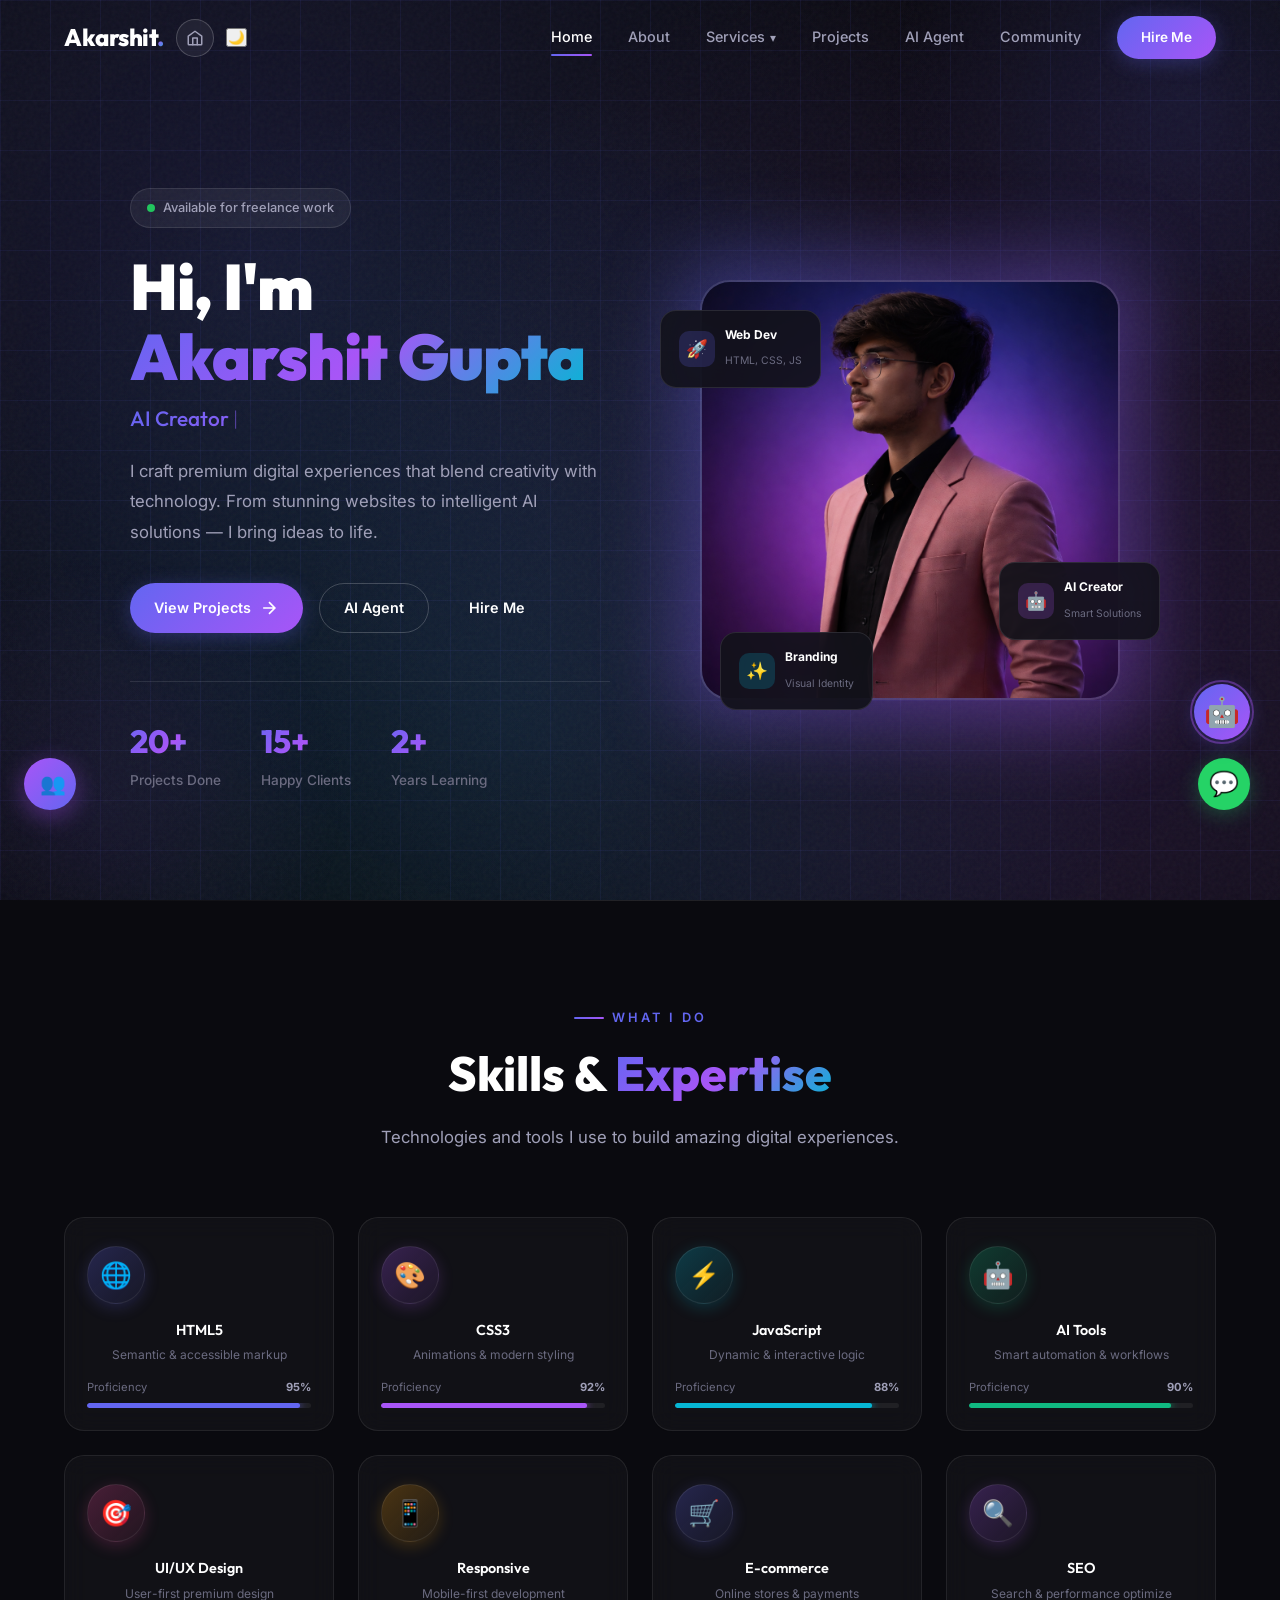
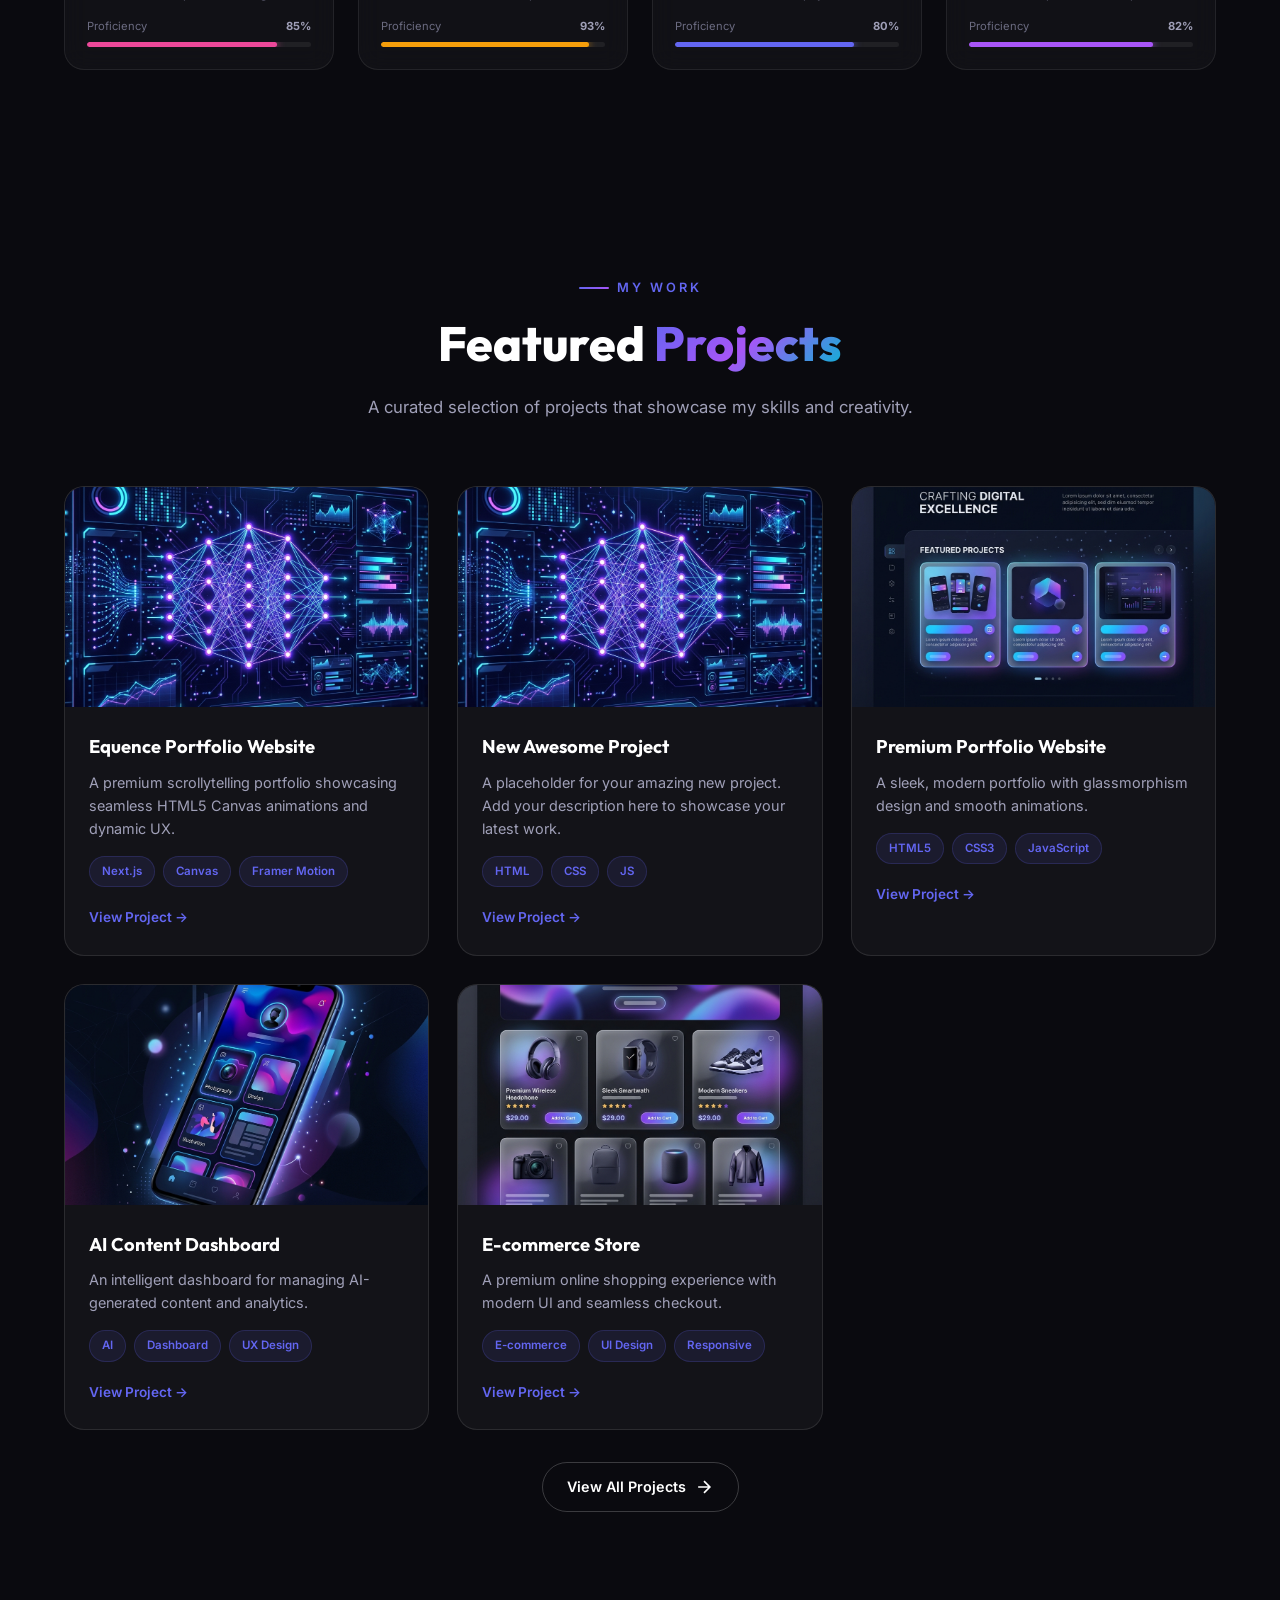
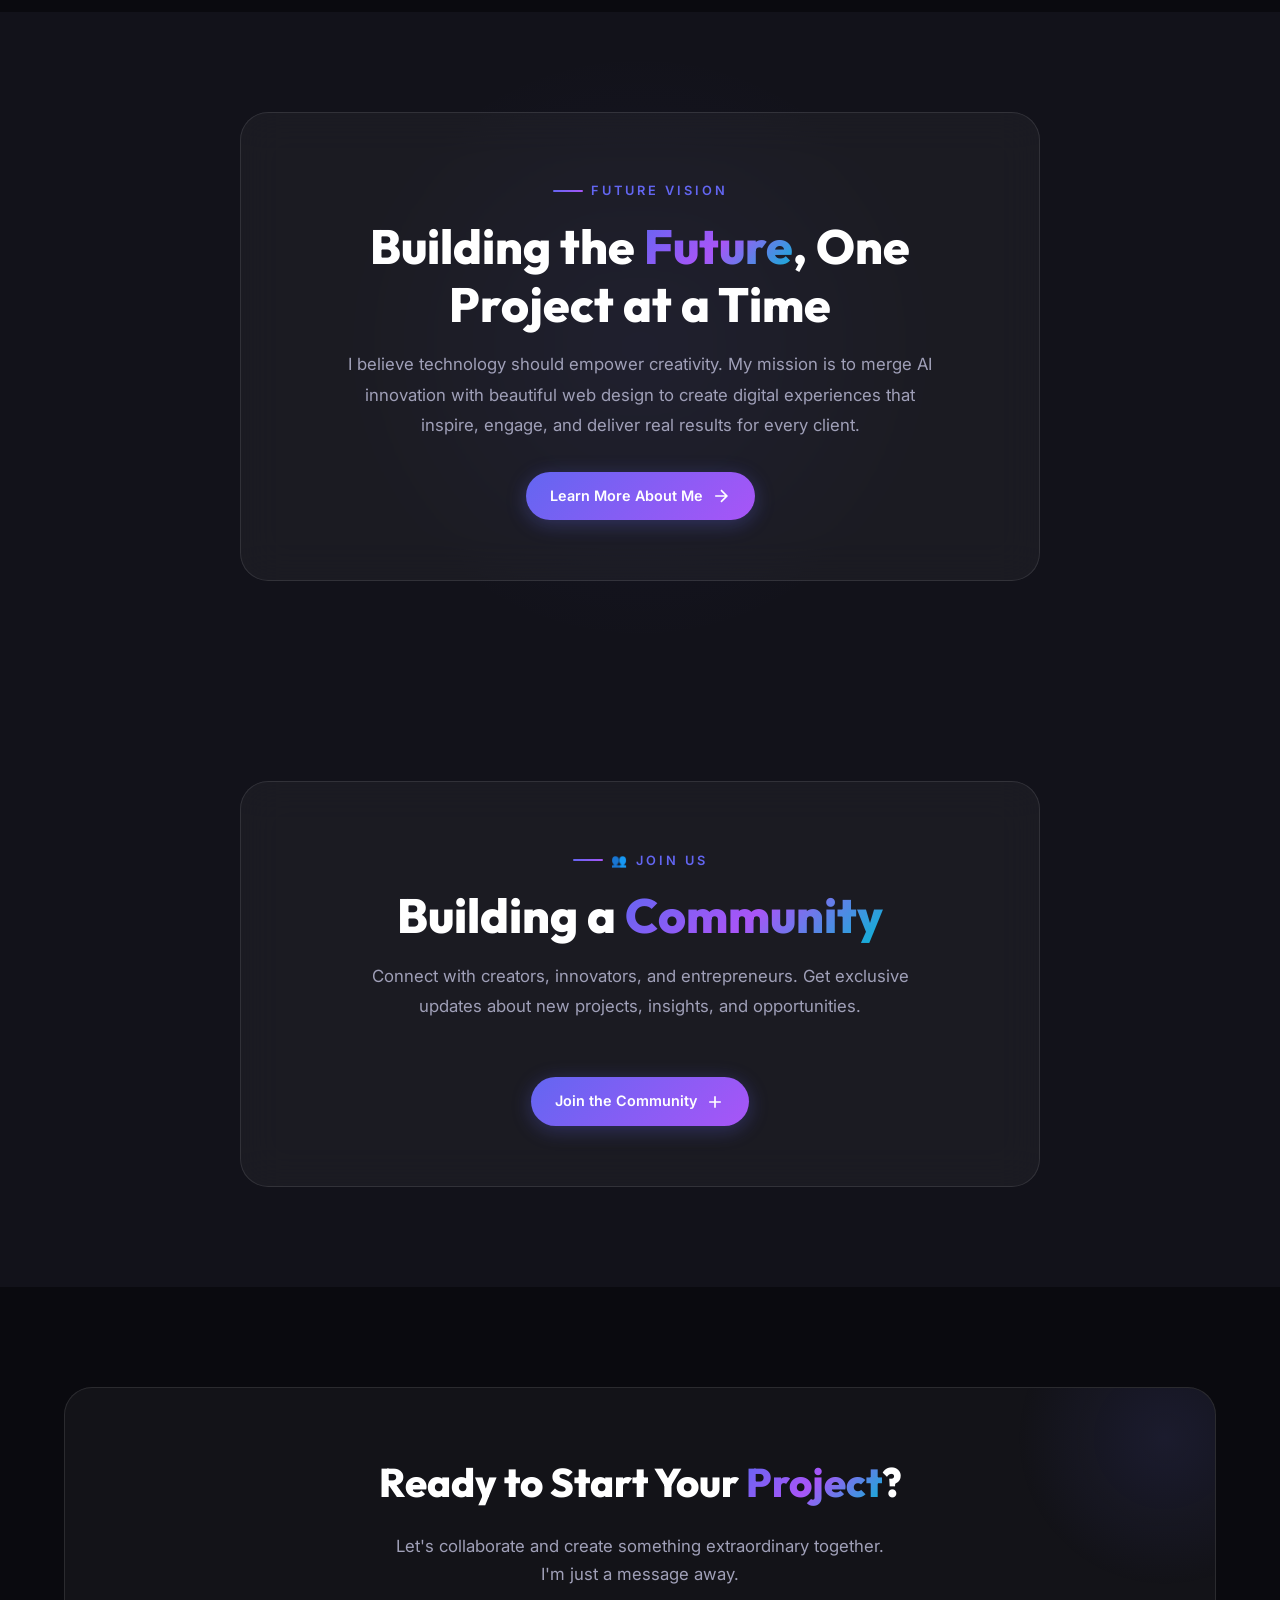
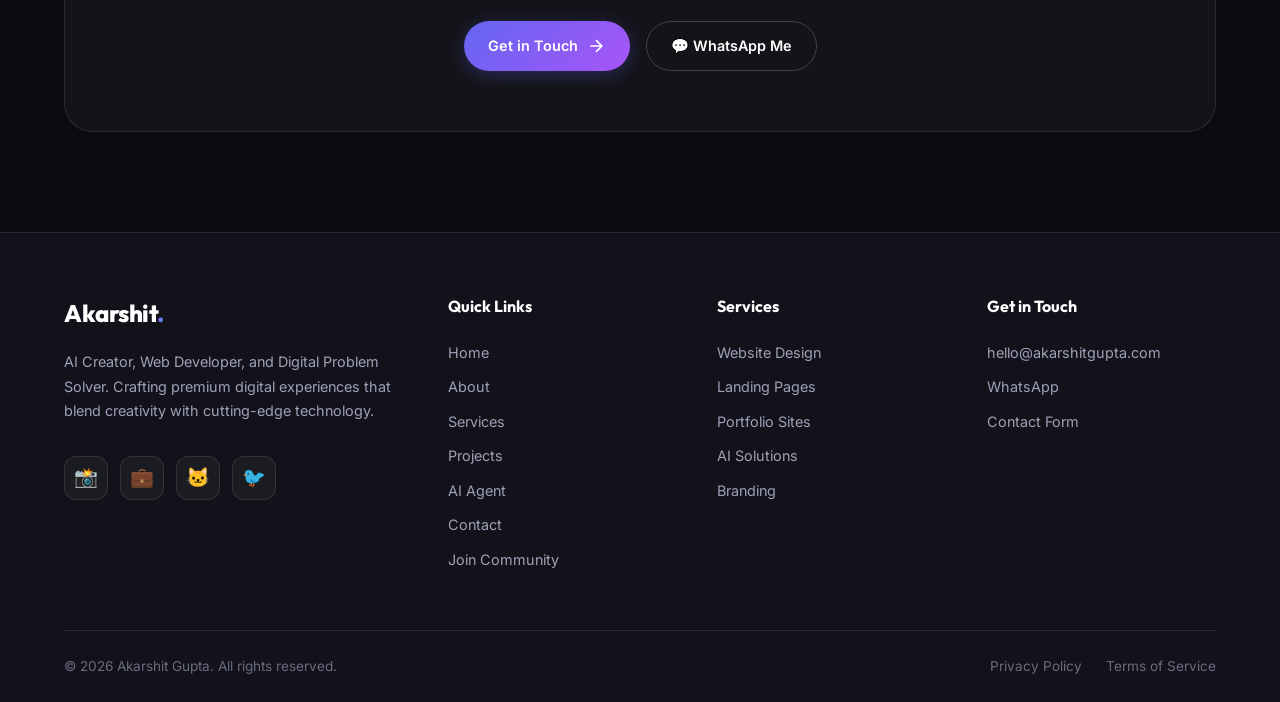
==== commit 391746e1: "Troubleshooting non-functional images - Session 1 (6a2279f1b47315eda96971a1)" ====
--- a/index.html
+++ b/index.html
@@ -333,7 +333,7 @@
           <div class="project-card-image">
             <img src="images/equence-thumbnail.png" alt="Equence Scrollytelling Portfolio">
             <div class="project-card-overlay">
-              <a href="http://localhost:3000" target="_blank" class="btn btn-primary" style="padding:10px 20px; font-size:0.8rem;">Live Preview</a>
+            <a href="projects.html" class="btn btn-primary" style="padding:10px 20px; font-size:0.8rem;">View Details</a>
             </div>
           </div>
           <div class="project-card-body">
@@ -536,7 +536,6 @@
             <a href="mailto:hello@akarshitgupta.com">hello@akarshitgupta.com</a>
             <a href="https://wa.me/qr/EAIRDGVI3PO5N1">WhatsApp</a>
             <a href="contact.html">Contact Form</a>
-            <a href="database.php">📊 Contact Database</a>
           </div>
         </div>
       </div>
